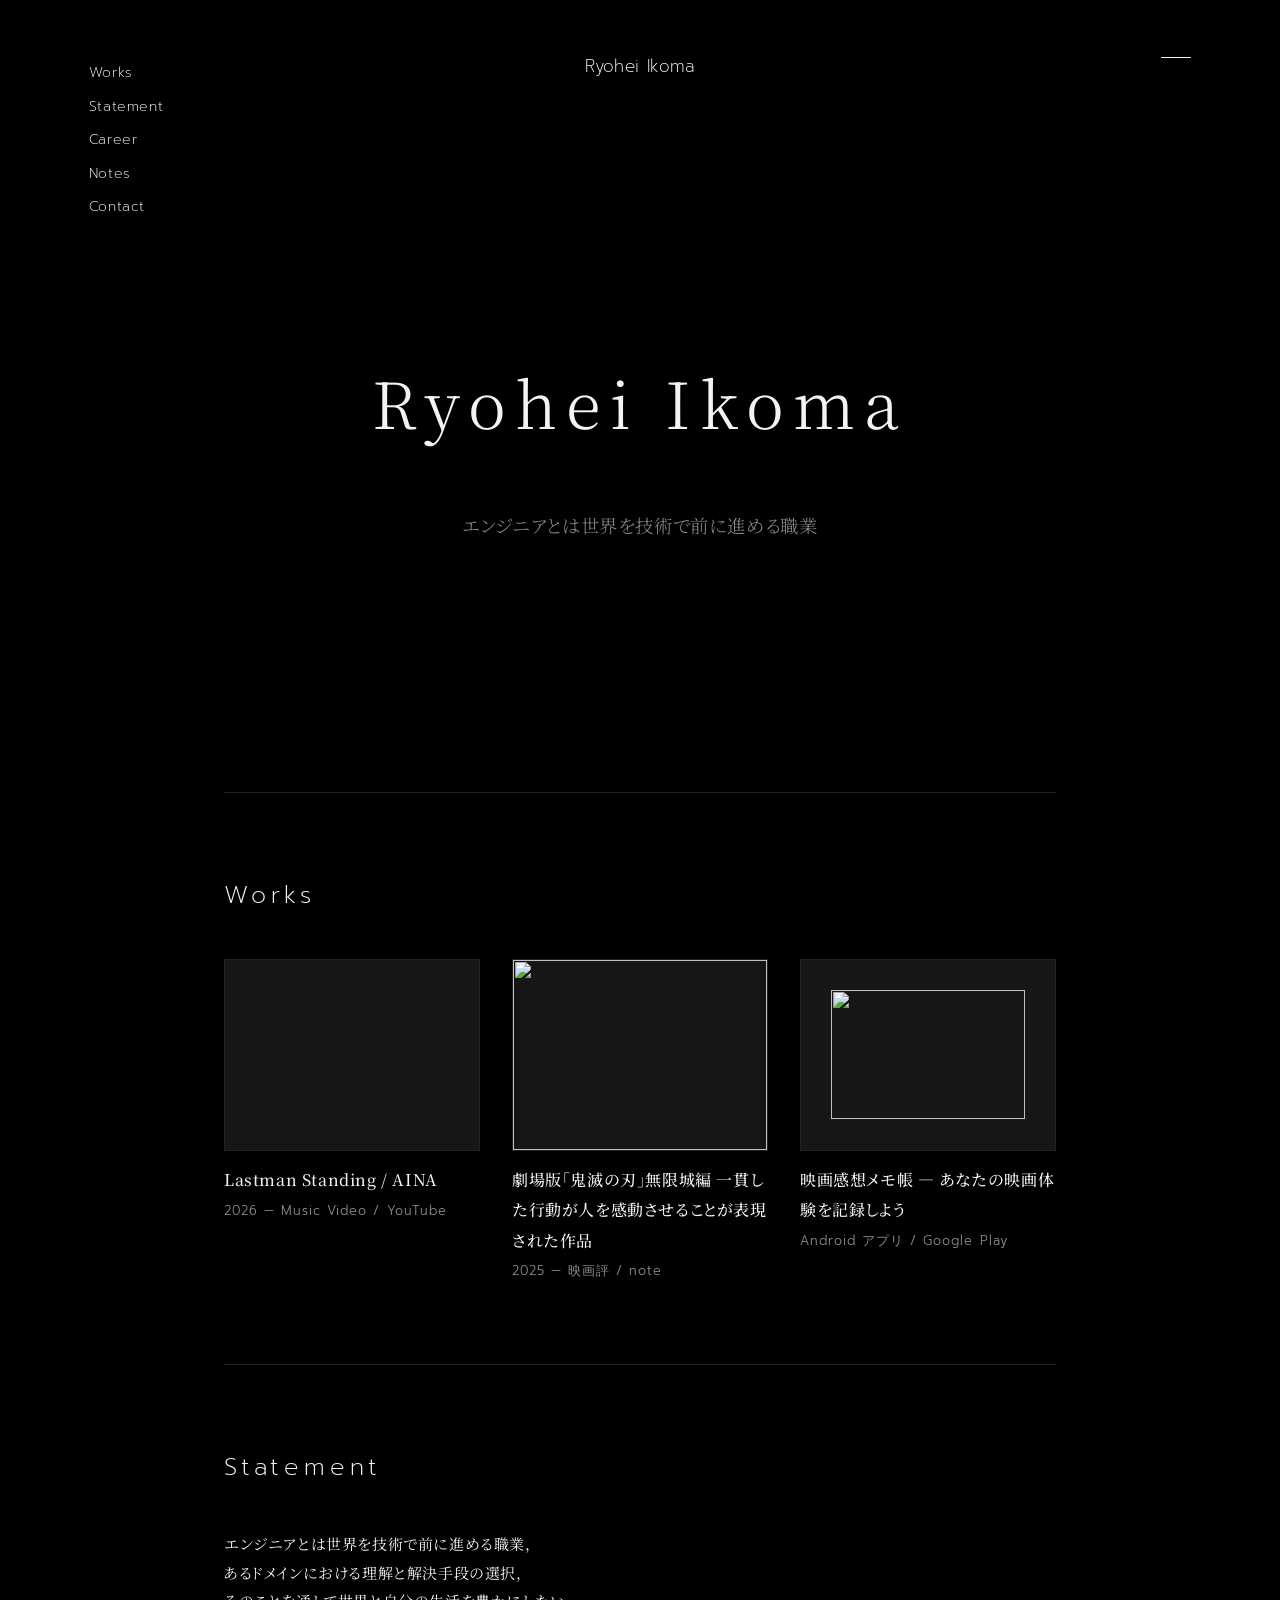
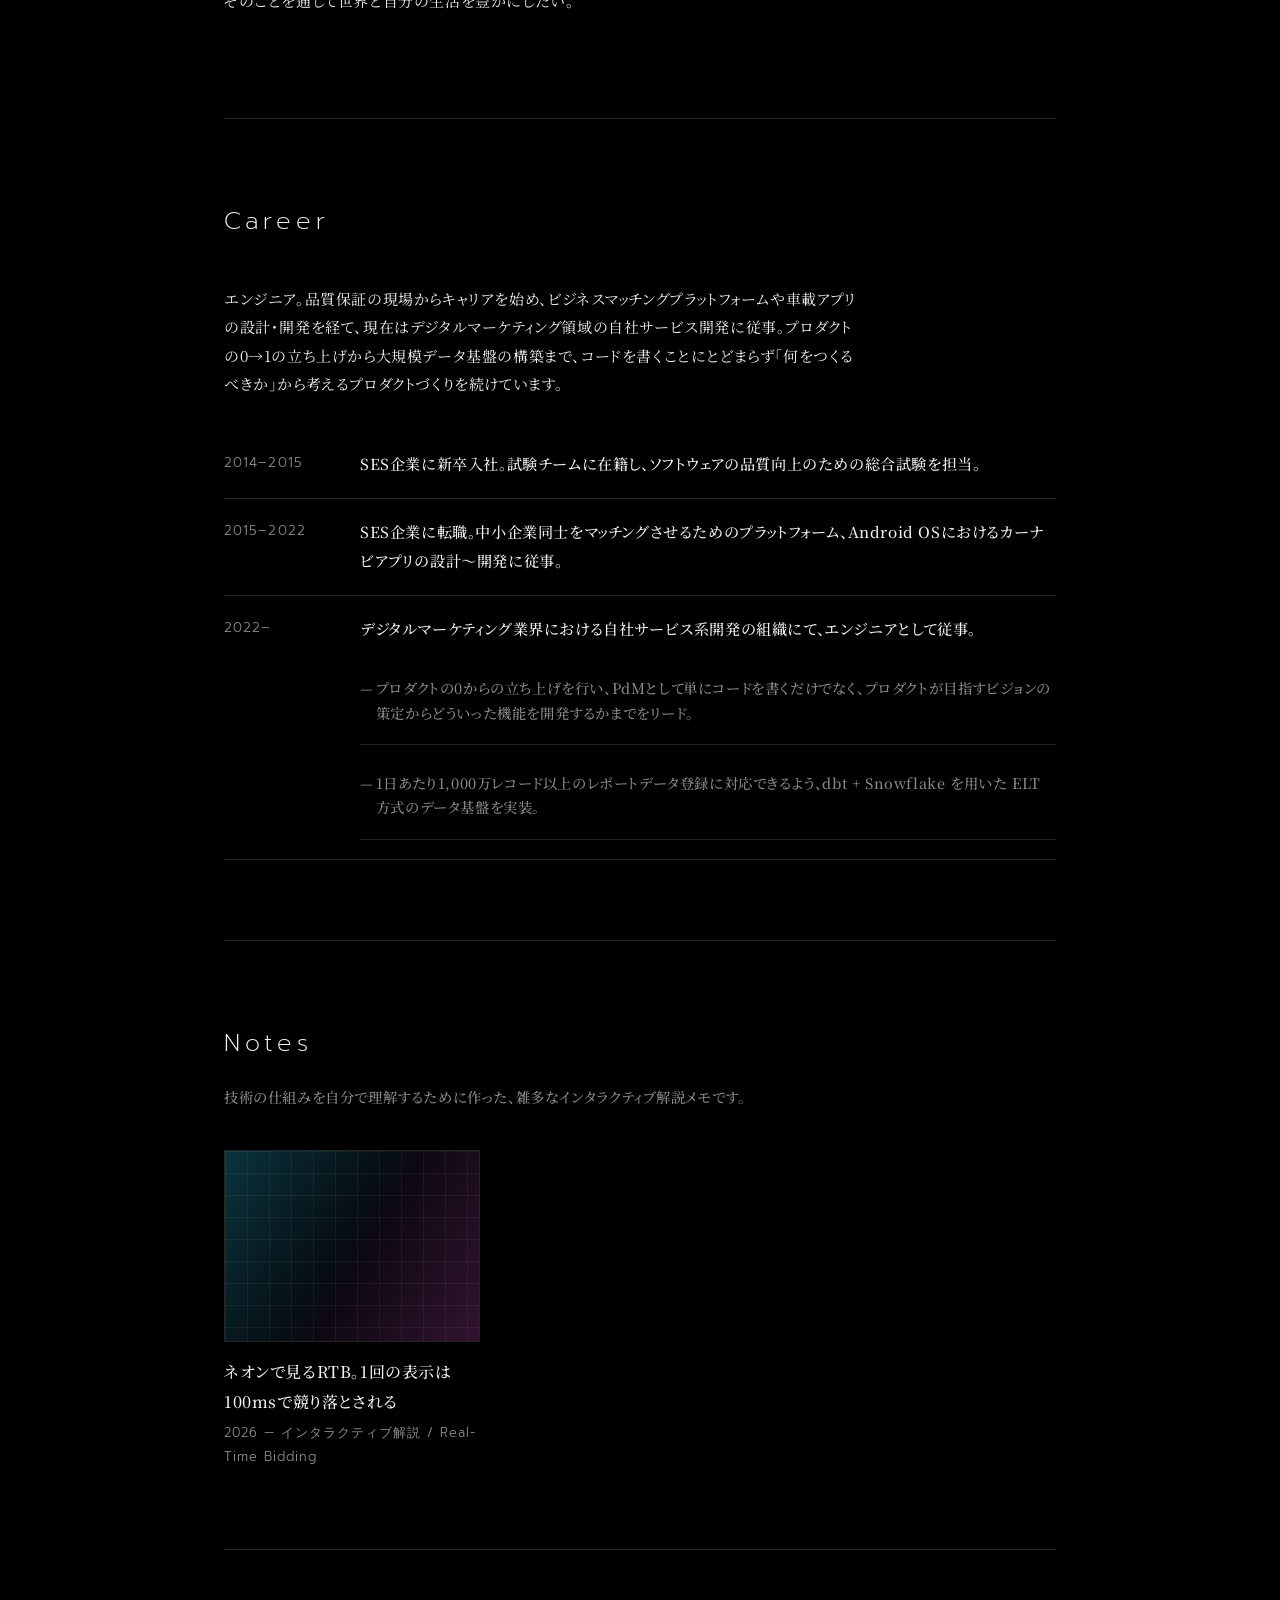
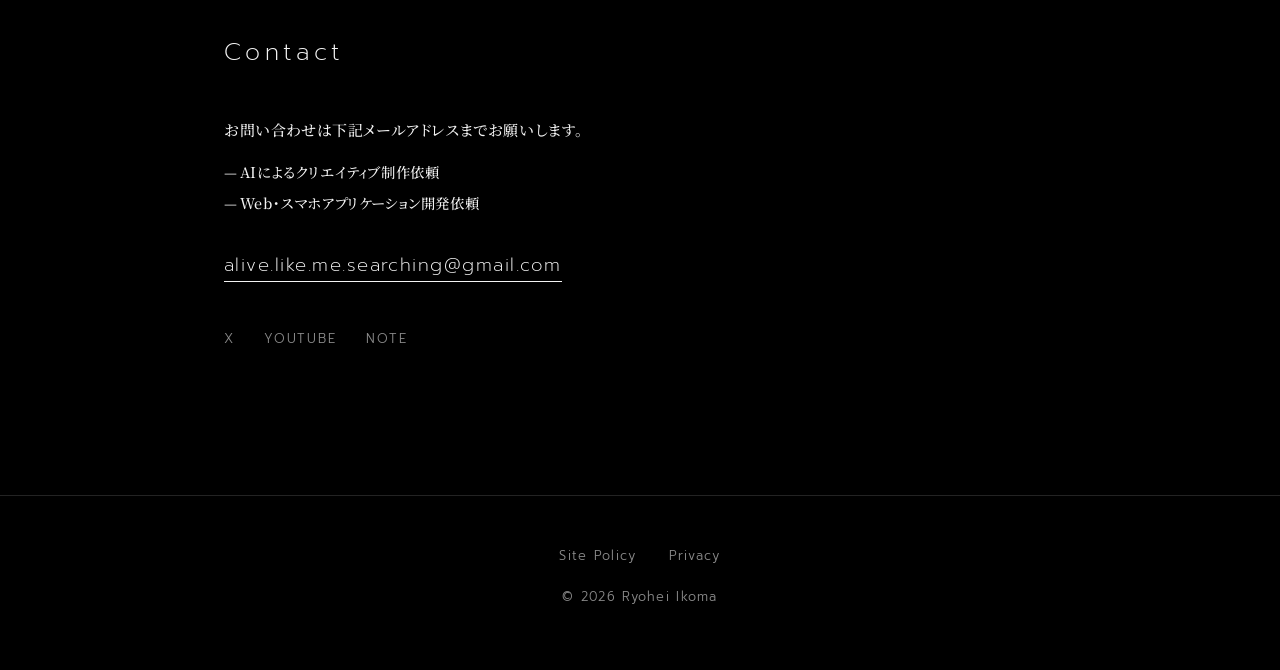
==== index.html @ 429c5f4a "Add home screen icons and web manifest Chrome's "Add to Home Screen" fell back to an ugly screenshot" ====
<!DOCTYPE html>
<html lang="ja">

<head>
  <meta charset="UTF-8">
  <meta name="viewport" content="width=device-width, initial-scale=1.0">
  <title>Ryohei Ikoma | Portfolio</title>
  <meta name="description" content="Ryohei Ikoma — Portfolio">
  <meta name="theme-color" content="#000000">
  <link rel="icon" href="icons/favicon.ico" sizes="any">
  <link rel="icon" type="image/png" sizes="32x32" href="icons/favicon-32x32.png">
  <link rel="icon" type="image/png" sizes="16x16" href="icons/favicon-16x16.png">
  <link rel="apple-touch-icon" href="icons/apple-touch-icon.png">
  <link rel="manifest" href="manifest.webmanifest">
  <link rel="preconnect" href="https://fonts.googleapis.com">
  <link rel="preconnect" href="https://fonts.gstatic.com" crossorigin>
  <link
    href="https://fonts.googleapis.com/css2?family=Noto+Serif+JP:wght@200;300;400;500&family=Prompt:wght@100;200;300;400;500&display=swap"
    rel="stylesheet">
  <link rel="stylesheet" href="style.css">
</head>

<body>

  <canvas class="bg-stars" aria-hidden="true"></canvas>

  <header class="header">
    <span class="header__nav-trigger"></span>
    <nav class="header__nav">
      <ul class="header__nav__list">
        <li><a href="#works">Works</a></li>
        <li><a href="#statement">Statement</a></li>
        <li><a href="#career">Career</a></li>
        <li><a href="#notes">Notes</a></li>
        <li><a href="#contact">Contact</a></li>
      </ul>
    </nav>
    <a class="header__title" href="#top">Ryohei Ikoma</a>
    <button class="header__button" type="button">Menu</button>
  </header>

  <div class="menu">
    <div class="menu__container">
      <div class="menu__header">
        <a class="menu__title" href="#top">Ryohei Ikoma</a>
        <button class="menu__button" type="button">Close</button>
      </div>
      <nav class="menu__nav">
        <ul class="menu__nav__list">
          <li><a href="#works">Works</a></li>
          <li><a href="#statement">Statement</a></li>
          <li><a href="#career">Career</a></li>
          <li><a href="#notes">Notes</a></li>
          <li><a href="#contact">Contact</a></li>
        </ul>
      </nav>
      <ul class="menu__links">
        <li><a href="https://x.com/yasuo_android" target="_blank" rel="noopener">X</a></li>
        <li><a href="https://www.youtube.com/@ikoda10969" target="_blank" rel="noopener">YouTube</a></li>
        <li><a href="https://note.com/ikoda" target="_blank" rel="noopener">note</a></li>
      </ul>
    </div>
  </div>

  <main id="top">

    <!-- Hero -->
    <section class="hero">
      <h1>Ryohei Ikoma</h1>
      <p class="hero-statement">エンジニアとは世界を技術で前に進める職業</p>
    </section>

    <!-- Works -->
    <section id="works" class="section">
      <h2>Works</h2>
      <div class="works-grid">
        <div class="work-card">
          <div class="work-thumb">
            <iframe src="https://www.youtube.com/embed/XK4n36yBRII" title="【Official MV】Lastman Standing / AINA"
              loading="lazy"
              allow="accelerometer; autoplay; clipboard-write; encrypted-media; gyroscope; picture-in-picture; web-share"
              allowfullscreen></iframe>
          </div>
          <h3>Lastman Standing / AINA</h3>
          <p class="work-meta">2026 — Music Video / YouTube</p>
        </div>
        <a class="work-card" href="https://note.com/ikoda/n/n9433a928dc81" target="_blank" rel="noopener">
          <div class="work-thumb">
            <img
              src="https://assets.st-note.com/production/uploads/images/238591980/rectangle_large_type_2_ac4ce9001a600c9567399e3af1e8149f.png?width=1280"
              alt="" loading="lazy">
          </div>
          <h3>劇場版「鬼滅の刃」無限城編 一貫した行動が人を感動させることが表現された作品</h3>
          <p class="work-meta">2025 — 映画評 / note</p>
        </a>
        <a class="work-card" href="https://play.google.com/store/apps/details?id=com.bluestudio.filmemo&amp;hl=ja"
          target="_blank" rel="noopener">
          <div class="work-thumb work-thumb--icon">
            <img
              src="https://play-lh.googleusercontent.com/cu0e4JG0Rj9L1OBoayjVSdxHBRxyZa-5L_ISZyWnsBCXHkf3Iim9s076zIDvIy641C1LWmRe7wd9eJDZ6SAHjxw"
              alt="" loading="lazy">
          </div>
          <h3>映画感想メモ帳 — あなたの映画体験を記録しよう</h3>
          <p class="work-meta">Android アプリ / Google Play</p>
        </a>
      </div>
    </section>

    <!-- Statement -->
    <section id="statement" class="section">
      <h2>Statement</h2>
      <div class="statement-body">
        <p>
          エンジニアとは世界を技術で前に進める職業，<br>
          あるドメインにおける理解と解決手段の選択，<br>
          そのことを通して世界と自分の生活を豊かにしたい。
        </p>
      </div>
    </section>

    <!-- Career -->
    <section id="career" class="section">
      <h2>Career</h2>
      <div class="bio-lead">
        <p>
          エンジニア。品質保証の現場からキャリアを始め、ビジネスマッチングプラットフォームや車載アプリの設計・開発を経て、現在はデジタルマーケティング領域の自社サービス開発に従事。プロダクトの0→1の立ち上げから大規模データ基盤の構築まで、コードを書くことにとどまらず「何をつくるべきか」から考えるプロダクトづくりを続けています。
        </p>
      </div>
      <ul class="bio-list">
        <li>
          <time>2014–2015</time>
          <p>SES企業に新卒入社。試験チームに在籍し、ソフトウェアの品質向上のための総合試験を担当。</p>
        </li>
        <li>
          <time>2015–2022</time>
          <p>SES企業に転職。中小企業同士をマッチングさせるためのプラットフォーム、Android OSにおけるカーナビアプリの設計〜開発に従事。</p>
        </li>
        <li>
          <time>2022–</time>
          <div class="bio-entry">
            <p>デジタルマーケティング業界における自社サービス系開発の組織にて、エンジニアとして従事。</p>
            <ul class="bio-sublist">
              <li>プロダクトの0からの立ち上げを行い、PdMとして単にコードを書くだけでなく、プロダクトが目指すビジョンの策定からどういった機能を開発するかまでをリード。</li>
              <li>1日あたり1,000万レコード以上のレポートデータ登録に対応できるよう、dbt + Snowflake を用いた ELT 方式のデータ基盤を実装。</li>
            </ul>
          </div>
        </li>
      </ul>
    </section>

    <!-- Notes -->
    <section id="notes" class="section">
      <h2>Notes</h2>
      <p class="notes-lead">技術の仕組みを自分で理解するために作った、雑多なインタラクティブ解説メモです。</p>
      <div class="notes-grid">
        <a class="note-card" href="rtb-neon-flow.html" target="_blank" rel="noopener">
          <div class="note-card__thumb" aria-hidden="true"></div>
          <h3>ネオンで見るRTB。1回の表示は100msで競り落とされる</h3>
          <p class="note-meta">2026 — インタラクティブ解説 / Real-Time Bidding</p>
        </a>
      </div>
    </section>

    <!-- Contact -->
    <section id="contact" class="section">
      <h2>Contact</h2>
      <p>お問い合わせは下記メールアドレスまでお願いします。</p>
      <ul class="bio-sublist contact-services">
        <li>AIによるクリエイティブ制作依頼</li>
        <li>Web・スマホアプリケーション開発依頼</li>
      </ul>
      <p class="contact-mail"><a href="mailto:alive.like.me.searching@gmail.com">alive.like.me.searching@gmail.com</a>
      </p>
      <ul class="social-links">
        <li><a href="https://x.com/yasuo_android" target="_blank" rel="noopener">X</a></li>
        <li><a href="https://www.youtube.com/@ikoda10969" target="_blank" rel="noopener">YouTube</a></li>
        <li><a href="https://note.com/ikoda" target="_blank" rel="noopener">note</a></li>
      </ul>
    </section>

  </main>

  <footer class="site-footer">
    <nav>
      <a href="#">Site Policy</a>
      <a href="#">Privacy</a>
    </nav>
    <p>&copy; 2026 Ryohei Ikoma</p>
  </footer>

  <script src="script.js"></script>
  <script type="module" src="stars.js"></script>
</body>

</html>
---- style.css ----
/* Minimal monochrome portfolio — faithful to yoichiochiai.com header/nav styling */

:root {
  --fg: #f3f3f3;
  --bg: #000;
  --muted: #8a8a8a;
  --line: #232323;
  --thumb: #161616;
  --ease: cubic-bezier(0.77, 0, 0.175, 1);
  --serif: "Noto Serif JP", "Hiragino Mincho ProN", "Yu Mincho", serif;
  --prompt: Prompt, -apple-system, BlinkMacSystemFont, "Segoe UI", "Hiragino Sans", "Hiragino Kaku Gothic ProN", Meiryo, sans-serif;
}

* {
  box-sizing: border-box;
}

html {
  scroll-padding-top: 6rem;
}

body {
  margin: 0;
  background: var(--bg);
  color: var(--fg);
  font-family: var(--serif);
  font-weight: 500;
  font-size: 15px;
  line-height: 1.9;
  letter-spacing: 0.04em;
  font-feature-settings: "palt";
}

a {
  color: inherit;
  text-decoration: none;
}

button {
  appearance: none;
  border: 0;
  padding: 0;
  background: transparent;
  color: inherit;
  cursor: pointer;
  font: inherit;
}

ul {
  margin: 0;
  padding: 0;
  list-style: none;
}

/* ---------- Starfield background ---------- */

.bg-stars {
  position: fixed;
  inset: 0;
  width: 100%;
  height: 100%;
  z-index: -1; /* body の背景(#000)より手前，全コンテンツの背後 */
  pointer-events: none;
}

/* ---------- Header (fixed, Prompt) ---------- */

.header {
  position: fixed;
  top: 0;
  left: 0;
  width: 100%;
  display: flex;
  align-items: center;
  justify-content: space-between;
  padding: 40px 8vw;
  z-index: 3;
  font-family: var(--prompt);
  font-weight: 300;
}

@media only screen and (min-width: 769px) {
  .header {
    font-weight: 200;
    justify-content: center;
    padding: 50px 6.94444vw;
  }
}

.header__title {
  font-size: 17px;
  letter-spacing: 0.02em;
}

@media only screen and (min-width: 769px) {
  .header__title {
    transition: all 0.3s cubic-bezier(0.77, 0, 0.175, 1);
  }

  .header__title:hover {
    opacity: 0.3;
  }
}

/* Menu button: a hairline that periodically sweeps sideways
   (the second line sits at top:50px, clipped by overflow — as on the original) */

.header__button {
  text-indent: -9999px;
  width: 27px;
  height: 27px;
  position: relative;
  overflow: hidden;
}

.header__button:not(:hover)::before,
.header__button:not(:hover)::after {
  animation: sweep 4s -2s infinite cubic-bezier(0.77, 0, 0.175, 1);
}

.header__button:not(:hover)::after {
  animation-delay: -2.1s;
}

@keyframes sweep {
  0%, 12.5% {
    transform: translateX(0);
  }
  6.25% {
    transform: translateX(100%);
  }
  6.251% {
    transform: translateX(-100%);
  }
}

.header__button::before,
.header__button::after {
  content: "";
  display: block;
  width: 100%;
  height: 1px;
  background: #f3f3f3;
  position: absolute;
  left: 0;
}

.header__button::before {
  top: calc(50% - 3px);
}

.header__button::after {
  top: 50px;
}

@media only screen and (min-width: 769px) {
  .header__button {
    width: 30px;
    height: 30px;
    position: absolute;
    right: 6.94444vw;
    top: 46px;
  }

  .header__button::before {
    top: calc(50% - 4px);
  }

  .header__button:hover::before {
    animation: nudge-up 0.3s 1 forwards cubic-bezier(0.77, 0, 0.175, 1);
  }

  .header__button:hover::after {
    animation: nudge-down 0.3s 1 forwards cubic-bezier(0.77, 0, 0.175, 1);
  }
}

@keyframes nudge-up {
  to {
    transform: translateY(-2px);
  }
}

@keyframes nudge-down {
  0% {
    transform: translateY(0);
  }
  to {
    transform: translateY(2px);
  }
}

/* ---------- Sidebar nav (fixed top-left, vertical) ---------- */

.header__nav {
  position: absolute;
  left: 6.94444vw;
  top: 60px;
  font-size: 14px;
}

.header__nav__list > li:not(:last-child) {
  margin-bottom: 7px;
}

.header__nav__list > li > a {
  text-decoration: none;
  transition: all 0.3s cubic-bezier(0.77, 0, 0.175, 1);
}

.header__nav__list.has-current > li > a,
.header__nav__list > li > a:hover {
  opacity: 0.3;
}

.header__nav__list.has-current > li > a.is-current,
.header__nav__list.has-current > li > a:hover {
  opacity: 1;
}

/* Dot the nav collapses into on scroll */

.header__nav-trigger {
  display: block;
  width: 10px;
  height: 10px;
  background: #f3f3f3;
  border-radius: 50%;
  position: absolute;
  left: 6.94444vw;
  top: 58px;
  transform: scale(0);
  transition: all 0.2s cubic-bezier(0.77, 0, 0.175, 1);
  opacity: 1;
}

.header__nav-trigger.is-visible {
  transform: scale(1);
}

@media only screen and (max-width: 768px) {
  .header__nav,
  .header__nav-trigger {
    display: none !important;
  }
}

/* ---------- Fullscreen menu overlay ---------- */

.menu {
  position: fixed;
  z-index: 4;
  width: 100%;
  height: 100%;
  top: 0;
  left: 0;
  overflow-y: auto;
  background: #000;
  font-family: var(--prompt);
  font-weight: 200;
  display: none;
  opacity: 0;
  transition: opacity 0.5s cubic-bezier(0.77, 0, 0.175, 1);
}

.menu.is-open {
  display: block;
}

.menu.is-shown {
  opacity: 1;
}

@media only screen and (min-width: 769px) {
  .menu {
    font-weight: 100;
  }
}

.menu__container {
  position: relative;
  min-height: 100%;
  padding-bottom: 120px;
}

@media only screen and (min-width: 769px) {
  .menu__container {
    min-height: 50vw;
    height: 100%;
    padding-bottom: 0;
  }
}

.menu__header {
  display: flex;
  align-items: center;
  justify-content: space-between;
  padding: 40px 8vw;
}

@media only screen and (min-width: 769px) {
  .menu__header {
    padding: 50px 6.94444vw 0;
    position: relative;
    z-index: 2;
  }
}

.menu__title {
  font-size: 17px;
  letter-spacing: 0.02em;
  font-weight: 300;
}

@media only screen and (min-width: 769px) {
  .menu__title {
    font-weight: 200;
    transition: all 0.3s cubic-bezier(0.77, 0, 0.175, 1);
  }

  .menu__title:hover {
    opacity: 0.3;
  }
}

/* Close button: × of two hairlines */

.menu__button {
  width: 27px;
  height: 27px;
  text-indent: -9999px;
  overflow: hidden;
  position: relative;
}

.menu__button:hover {
  animation: pop 0.5s cubic-bezier(0.77, 0, 0.175, 1);
}

.menu__button::before,
.menu__button::after {
  content: "";
  display: block;
  width: 30px;
  height: 1px;
  background: #f3f3f3;
  position: absolute;
  top: 50%;
  left: calc(50% - 15px);
}

.menu__button::before {
  transform: rotate(45deg);
}

.menu__button::after {
  transform: rotate(-45deg);
}

@keyframes pop {
  0% {
    opacity: 0;
    transform: scale(1.25);
  }
  100% {
    opacity: 1;
    transform: scale(1);
  }
}

/* Big nav links */

@media only screen and (max-width: 768px) {
  .menu__nav {
    width: 74.66643vw;
    margin: auto;
    position: relative;
    border-top: 1px solid #232323;
    margin-top: 13px;
    padding-top: 58px;
  }
}

@media only screen and (min-width: 769px) {
  .menu__nav__list {
    width: 27.77778vw;
    position: absolute;
    left: 6.94444vw;
    top: 16.5%;
  }
}

.menu__nav__list > li {
  font-size: 7.46666vw;
  line-height: 1;
}

@media only screen and (min-width: 769px) {
  .menu__nav__list > li {
    font-size: 2.77777vw;
  }
}

.menu__nav__list > li:not(:last-child) {
  margin-bottom: 6vw;
}

@media only screen and (min-width: 769px) {
  .menu__nav__list > li:not(:last-child) {
    margin-bottom: 1.4vw;
  }
}

.menu__nav__list > li > a {
  display: inline-block;
  position: relative;
}

@media only screen and (min-width: 769px) {
  .menu__nav__list > li > a::after {
    content: "";
    display: block;
    width: 100%;
    height: 2px;
    background: #f3f3f3;
    position: absolute;
    left: 0;
    bottom: -3px;
    transform: scaleX(0);
    transform-origin: left center;
    transition: transform 0.5s cubic-bezier(0.77, 0, 0.175, 1);
  }

  .menu__nav__list > li > a:hover::after {
    transform: scaleX(1);
  }
}

/* Secondary links (lang / socials) */

.menu__links {
  font-weight: 300;
}

@media only screen and (min-width: 769px) {
  .menu__links {
    font-weight: 200;
    font-size: 1.11111vw;
    position: absolute;
    left: 6.94444vw;
    top: 68%;
  }
}

@media only screen and (max-width: 768px) {
  .menu__links {
    margin-top: 13.7vw;
    font-size: 4.26666vw;
    width: 74.66643vw;
    margin-left: auto;
    margin-right: auto;
  }
}

.menu__links > li:not(:last-child) {
  margin-bottom: 4px;
}

@media only screen and (min-width: 769px) {
  .menu__links > li:not(:last-child) {
    margin-bottom: 0.5vw;
  }
}

.menu__links > li > a {
  display: inline-block;
  position: relative;
}

@media only screen and (min-width: 769px) {
  .menu__links > li > a::after {
    content: "";
    display: block;
    width: 100%;
    height: 1px;
    background: #f3f3f3;
    position: absolute;
    left: 0;
    bottom: 2px;
    transform: scaleX(0);
    transform-origin: left center;
    transition: transform 0.5s cubic-bezier(0.77, 0, 0.175, 1);
  }

  .menu__links > li > a:hover::after {
    transform: scaleX(1);
  }
}

/* ---------- Hero ---------- */

.hero {
  min-height: 88vh;
  display: flex;
  flex-direction: column;
  justify-content: center;
  align-items: center;
  text-align: center;
  padding: 10rem 1.5rem 4rem;
}

.hero h1 {
  font-weight: 300;
  font-size: clamp(2.2rem, 6vw, 4rem);
  letter-spacing: 0.14em;
  margin: 0 0 2.5rem;
}

.hero-statement {
  font-size: clamp(0.95rem, 2vw, 1.15rem);
  font-weight: 300;
  color: var(--muted);
  line-height: 2.4;
  margin: 0;
}

/* ---------- Sections ---------- */

main {
  max-width: 880px;
  margin: 0 auto;
  padding: 0 1.5rem;
}

.section {
  padding: 5rem 0;
  border-top: 1px solid var(--line);
}

.section h2 {
  font-family: var(--prompt);
  font-weight: 200;
  font-size: 1.5rem;
  letter-spacing: 0.2em;
  margin: 0 0 2.5rem;
}

.section a:hover {
  opacity: 0.5;
  transition: opacity 0.3s var(--ease);
}

/* ---------- Works ---------- */

.works-grid {
  display: grid;
  grid-template-columns: repeat(auto-fill, minmax(230px, 1fr));
  gap: 2.5rem 2rem;
}

.work-thumb {
  aspect-ratio: 4 / 3;
  background: var(--thumb);
  border: 1px solid var(--line);
  margin-bottom: 0.9rem;
  overflow: hidden;
}

.work-thumb img,
.work-thumb iframe {
  display: block;
  width: 100%;
  height: 100%;
  border: 0;
  object-fit: cover;
}

/* 正方形アイコンは切り抜かず余白付きで収める */
.work-thumb--icon img {
  object-fit: contain;
  padding: 12%;
  box-sizing: border-box;
}

.work-card h3 {
  font-weight: 500;
  font-size: 1rem;
  margin: 0;
}

.work-meta {
  margin: 0.2rem 0 0;
  font-family: var(--prompt);
  font-weight: 300;
  font-size: 0.8rem;
  color: var(--muted);
  letter-spacing: 0.08em;
}

.explore {
  margin-top: 3rem;
  text-align: center;
}

.explore a {
  font-family: var(--prompt);
  font-weight: 300;
  font-size: 0.85rem;
  letter-spacing: 0.2em;
  border-bottom: 1px solid var(--fg);
  padding-bottom: 0.2em;
}

/* ---------- Notes ---------- */

.notes-lead {
  max-width: 640px;
  color: var(--muted);
  font-size: 0.9rem;
  margin: -1.5rem 0 2.5rem;
}

.notes-grid {
  display: grid;
  grid-template-columns: repeat(auto-fill, minmax(230px, 1fr));
  gap: 2.5rem 2rem;
}

.note-card__thumb {
  aspect-ratio: 4 / 3;
  background: #05060b;
  border: 1px solid var(--line);
  margin-bottom: 0.9rem;
  overflow: hidden;
  position: relative;
}

.note-card__thumb::before {
  content: "";
  position: absolute;
  inset: 0;
  background:
    linear-gradient(120deg, rgba(33, 230, 255, 0.2), transparent 55%),
    linear-gradient(300deg, rgba(255, 79, 216, 0.18), transparent 55%);
}

.note-card__thumb::after {
  content: "";
  position: absolute;
  inset: 0;
  background-image:
    linear-gradient(rgba(255, 255, 255, 0.05) 1px, transparent 1px),
    linear-gradient(90deg, rgba(255, 255, 255, 0.05) 1px, transparent 1px);
  background-size: 22px 22px;
}

.note-card h3 {
  font-weight: 500;
  font-size: 1rem;
  margin: 0;
}

.note-meta {
  margin: 0.2rem 0 0;
  font-family: var(--prompt);
  font-weight: 300;
  font-size: 0.8rem;
  color: var(--muted);
  letter-spacing: 0.08em;
}

/* ---------- Career ---------- */

.bio-list li {
  display: flex;
  gap: 2rem;
  padding: 1.2rem 0;
  border-bottom: 1px solid var(--line);
}

.bio-list time {
  flex: 0 0 6.5rem;
  color: var(--muted);
  font-family: var(--prompt);
  font-weight: 300;
  font-size: 0.85rem;
  letter-spacing: 0.08em;
}

.bio-list p {
  margin: 0;
  font-size: 0.95rem;
}

.bio-sublist {
  margin-top: 0.8rem;
}

.bio-sublist li {
  position: relative;
  padding-left: 1.1em;
  margin-top: 0.4rem;
  font-size: 0.9rem;
  color: var(--muted);
  line-height: 1.7;
}

.bio-sublist li::before {
  content: "—";
  position: absolute;
  left: 0;
}

.contact-services {
  margin-bottom: 2rem;
}

.contact-services li {
  color: var(--fg);
}

/* ---------- Statement / Biography lead ---------- */

.statement-body p,
.bio-lead p {
  max-width: 640px;
  font-weight: 400;
  margin: 0 0 1.5em;
}

.bio-lead {
  margin-bottom: 2rem;
}

/* ---------- Contact ---------- */

#contact p {
  margin: 0 0 1rem;
}

.contact-mail a {
  font-family: var(--prompt);
  font-weight: 200;
  font-size: 1.15rem;
  letter-spacing: 0.08em;
  border-bottom: 1px solid var(--fg);
  padding-bottom: 0.15em;
}

.social-links {
  display: flex;
  gap: 1.8rem;
  margin-top: 2.5rem;
}

.social-links a {
  font-family: var(--prompt);
  font-weight: 300;
  font-size: 0.8rem;
  letter-spacing: 0.15em;
  text-transform: uppercase;
  color: var(--muted);
}

/* ---------- Footer ---------- */

.site-footer {
  margin-top: 4rem;
  padding: 3rem 1.5rem;
  border-top: 1px solid var(--line);
  text-align: center;
  color: var(--muted);
  font-family: var(--prompt);
  font-weight: 300;
  font-size: 0.8rem;
  letter-spacing: 0.1em;
}

.site-footer nav {
  display: flex;
  justify-content: center;
  gap: 2rem;
  margin-bottom: 1rem;
}

.site-footer a:hover {
  opacity: 0.5;
}

/* ---------- Mobile ---------- */

@media (max-width: 720px) {
  .hero {
    min-height: 70vh;
  }

  .news-list li,
  .exhibition-list li,
  .bio-list li {
    flex-direction: column;
    gap: 0.2rem;
  }
}
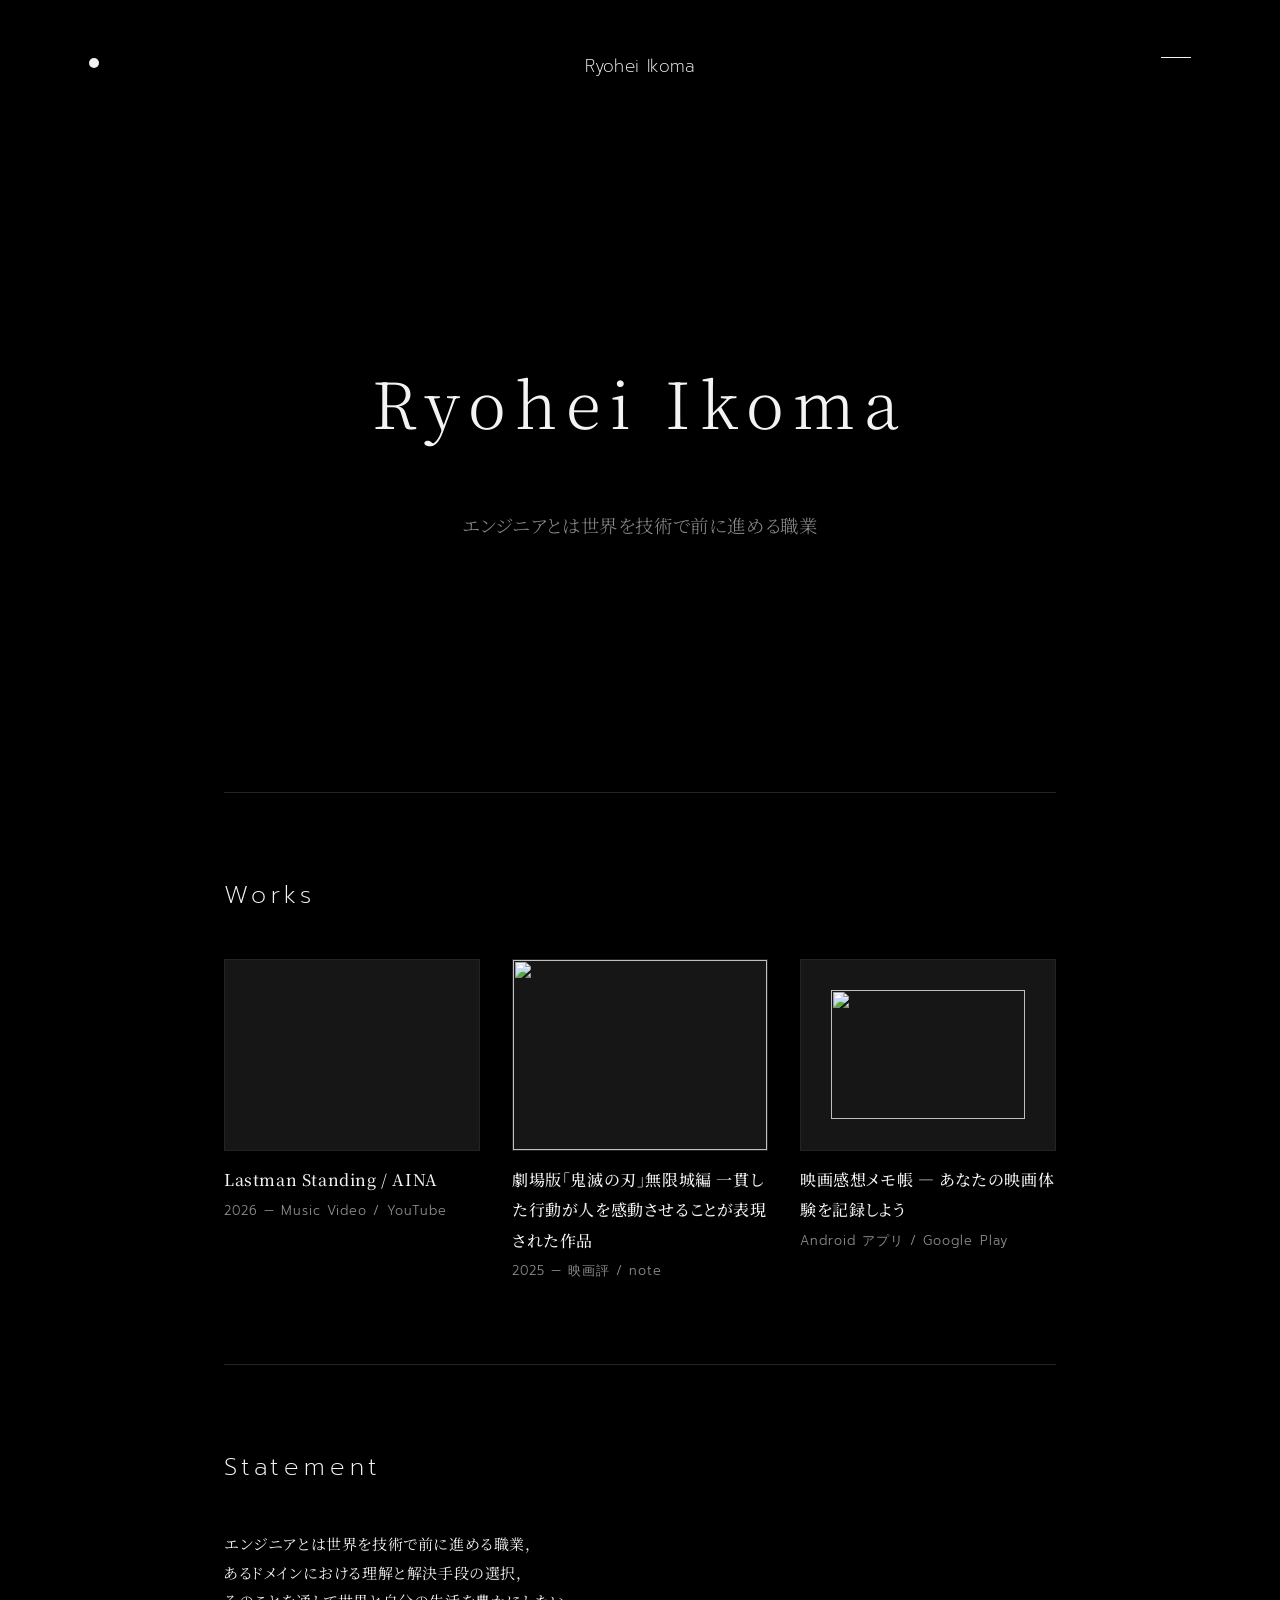
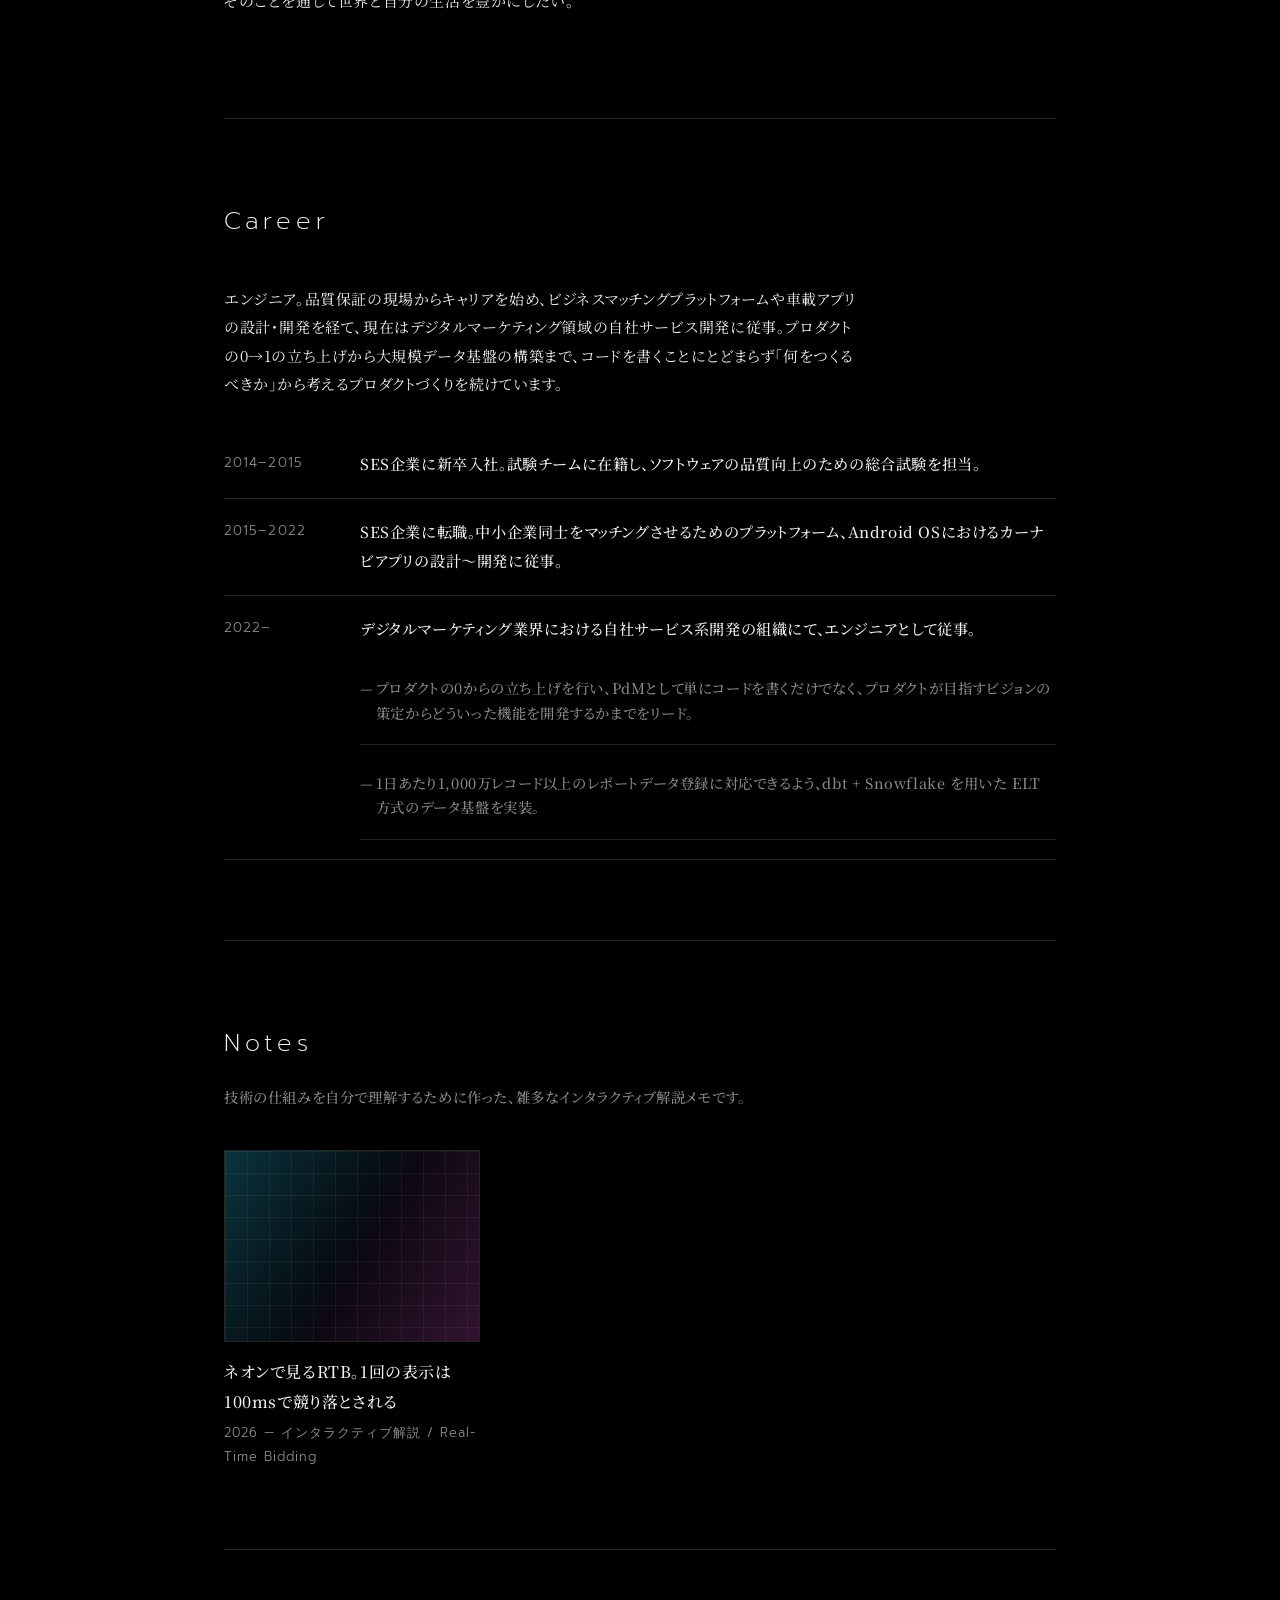
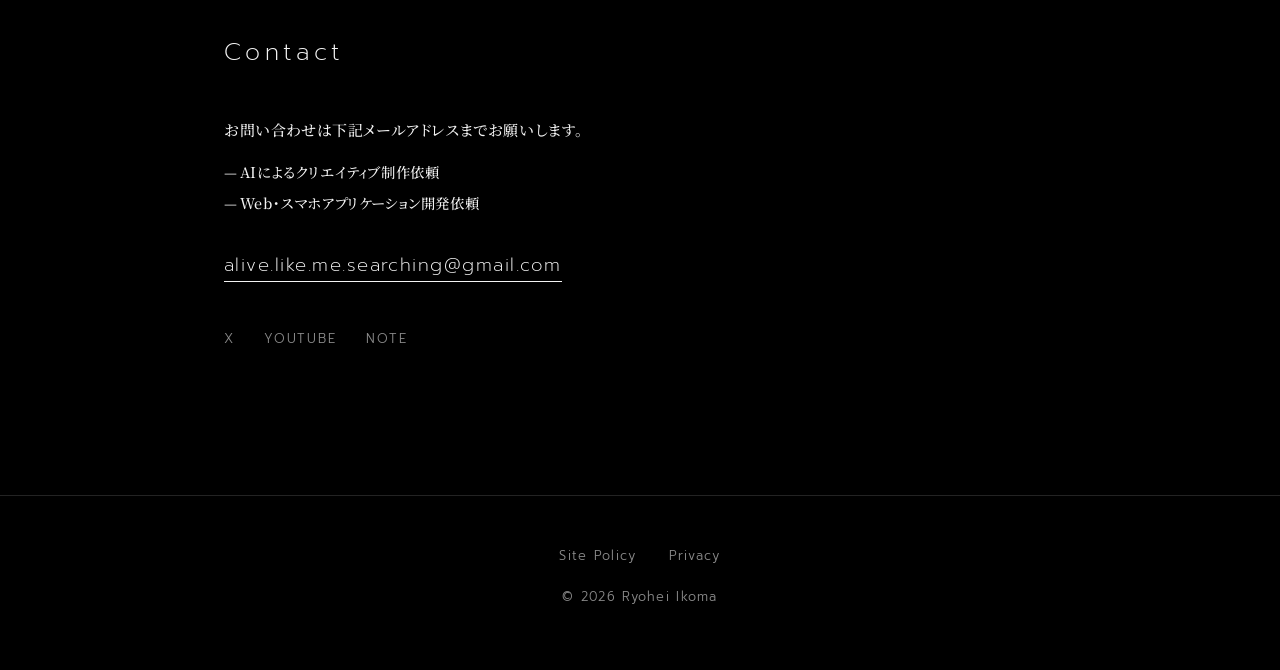
==== commit d66dc390: "Make the site installable as a PWA Without a service worker Chrome only offers a bookmark shortcut, " ====
--- a/index.html
+++ b/index.html
@@ -7,6 +7,10 @@
   <title>Ryohei Ikoma | Portfolio</title>
   <meta name="description" content="Ryohei Ikoma — Portfolio">
   <meta name="theme-color" content="#000000">
+  <meta name="mobile-web-app-capable" content="yes">
+  <meta name="apple-mobile-web-app-capable" content="yes">
+  <meta name="apple-mobile-web-app-status-bar-style" content="black-translucent">
+  <meta name="apple-mobile-web-app-title" content="Ryohei Ikoma">
   <link rel="icon" href="icons/favicon.ico" sizes="any">
   <link rel="icon" type="image/png" sizes="32x32" href="icons/favicon-32x32.png">
   <link rel="icon" type="image/png" sizes="16x16" href="icons/favicon-16x16.png">
@@ -190,6 +194,11 @@
 
   <script src="script.js"></script>
   <script type="module" src="stars.js"></script>
+  <script>
+    if ("serviceWorker" in navigator) {
+      window.addEventListener("load", () => navigator.serviceWorker.register("sw.js"));
+    }
+  </script>
 </body>
 
 </html>
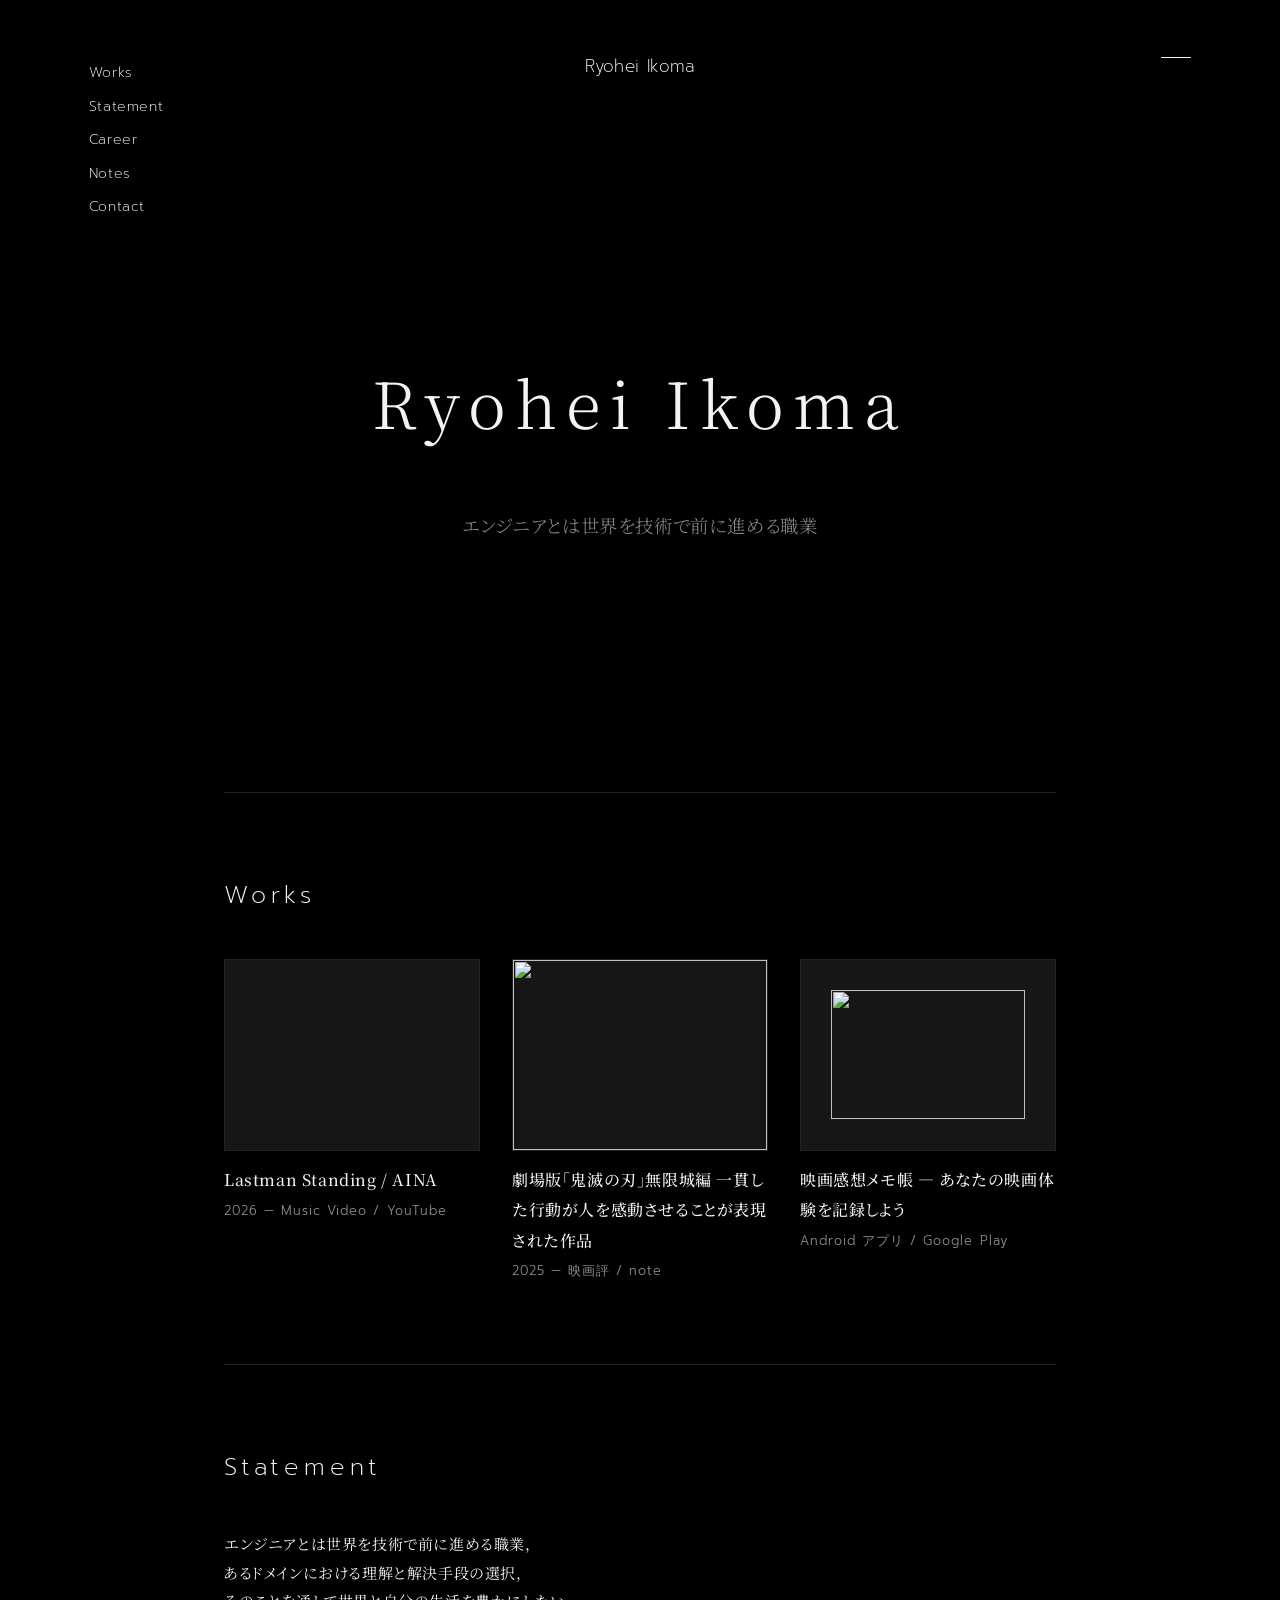
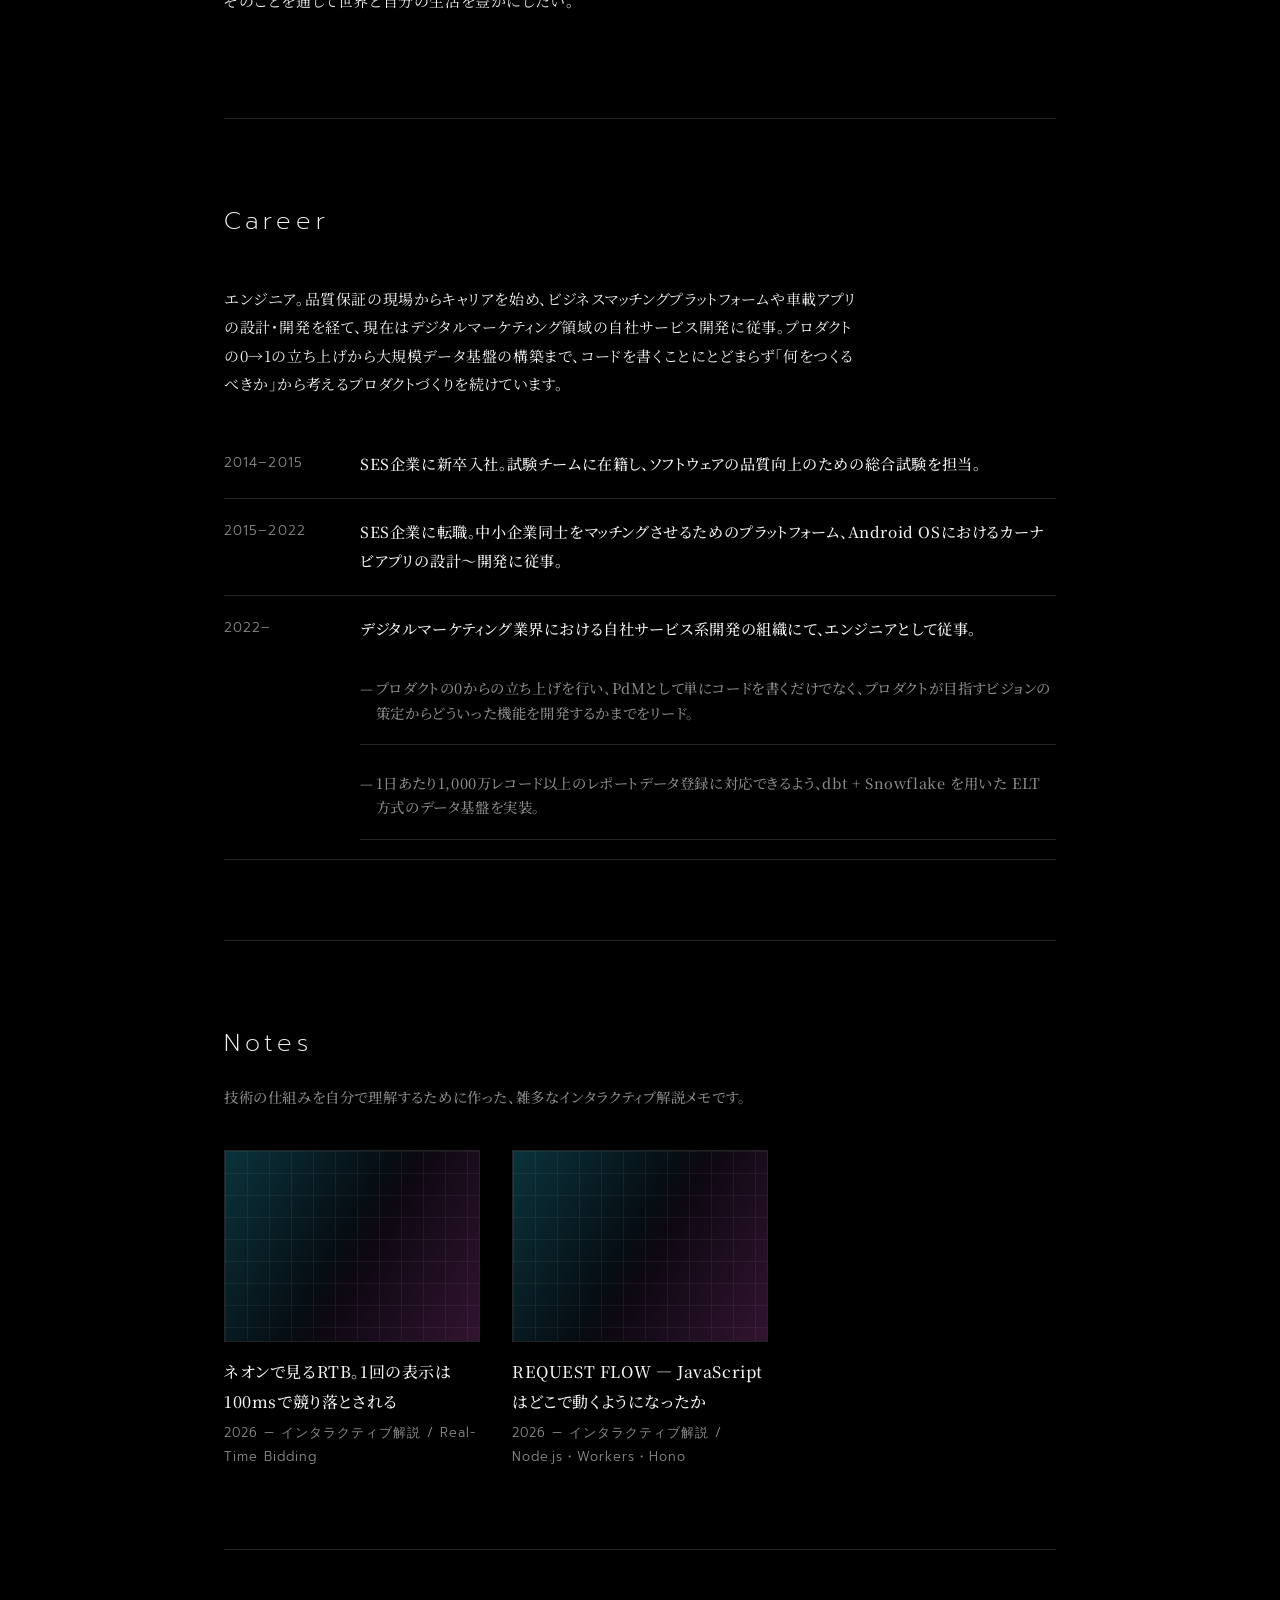
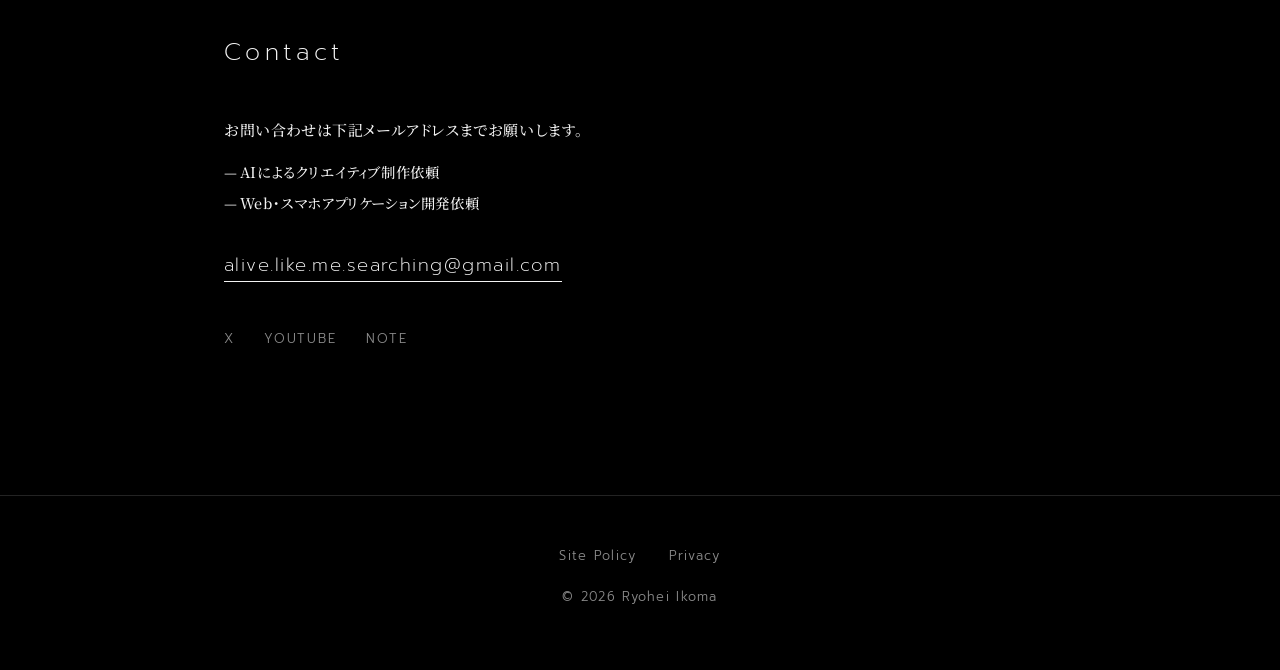
==== commit 66b6a64f: "Add Node.js/Hono runtime history note to Notes section Second entry in Notes: an interactive walkthr" ====
--- a/index.html
+++ b/index.html
@@ -162,6 +162,11 @@
           <h3>ネオンで見るRTB。1回の表示は100msで競り落とされる</h3>
           <p class="note-meta">2026 — インタラクティブ解説 / Real-Time Bidding</p>
         </a>
+        <a class="note-card" href="request-flow-hono.html" target="_blank" rel="noopener">
+          <div class="note-card__thumb" aria-hidden="true"></div>
+          <h3>REQUEST FLOW — JavaScriptはどこで動くようになったか</h3>
+          <p class="note-meta">2026 — インタラクティブ解説 / Node.js・Workers・Hono</p>
+        </a>
       </div>
     </section>
 
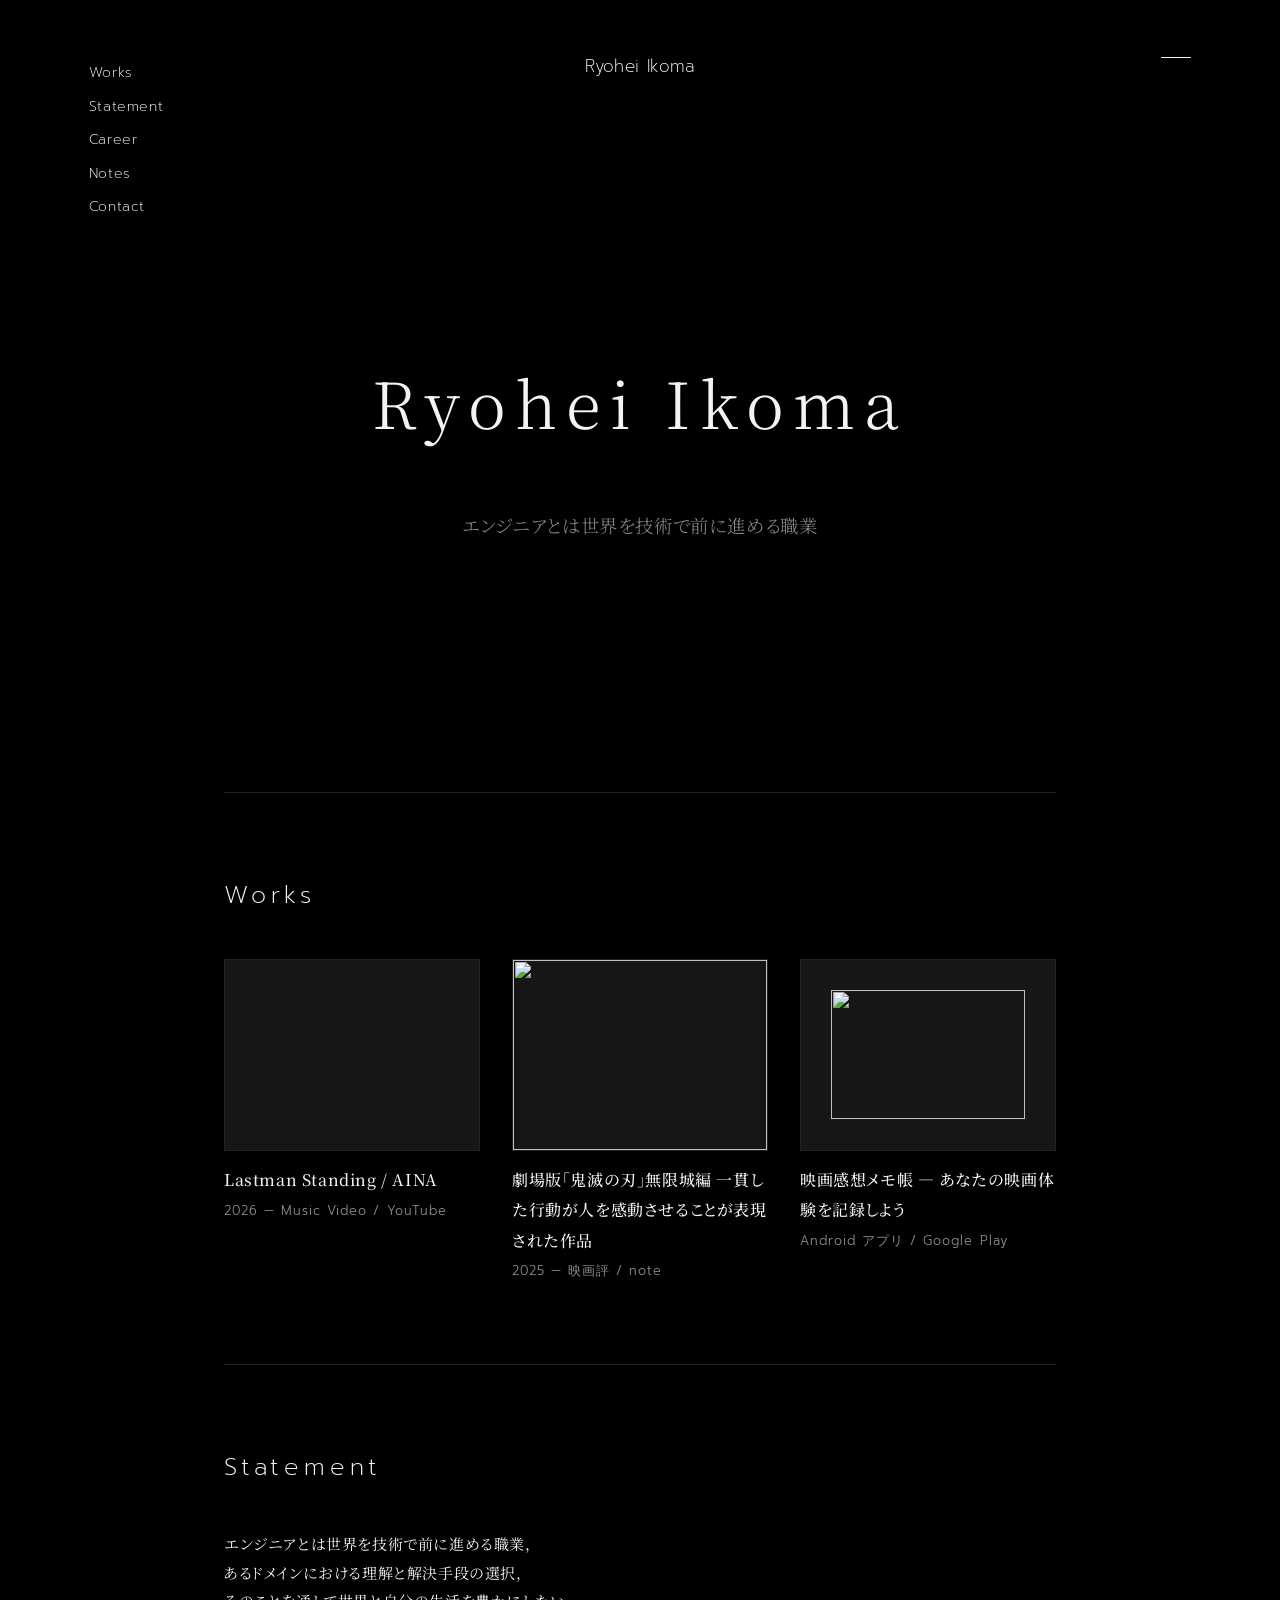
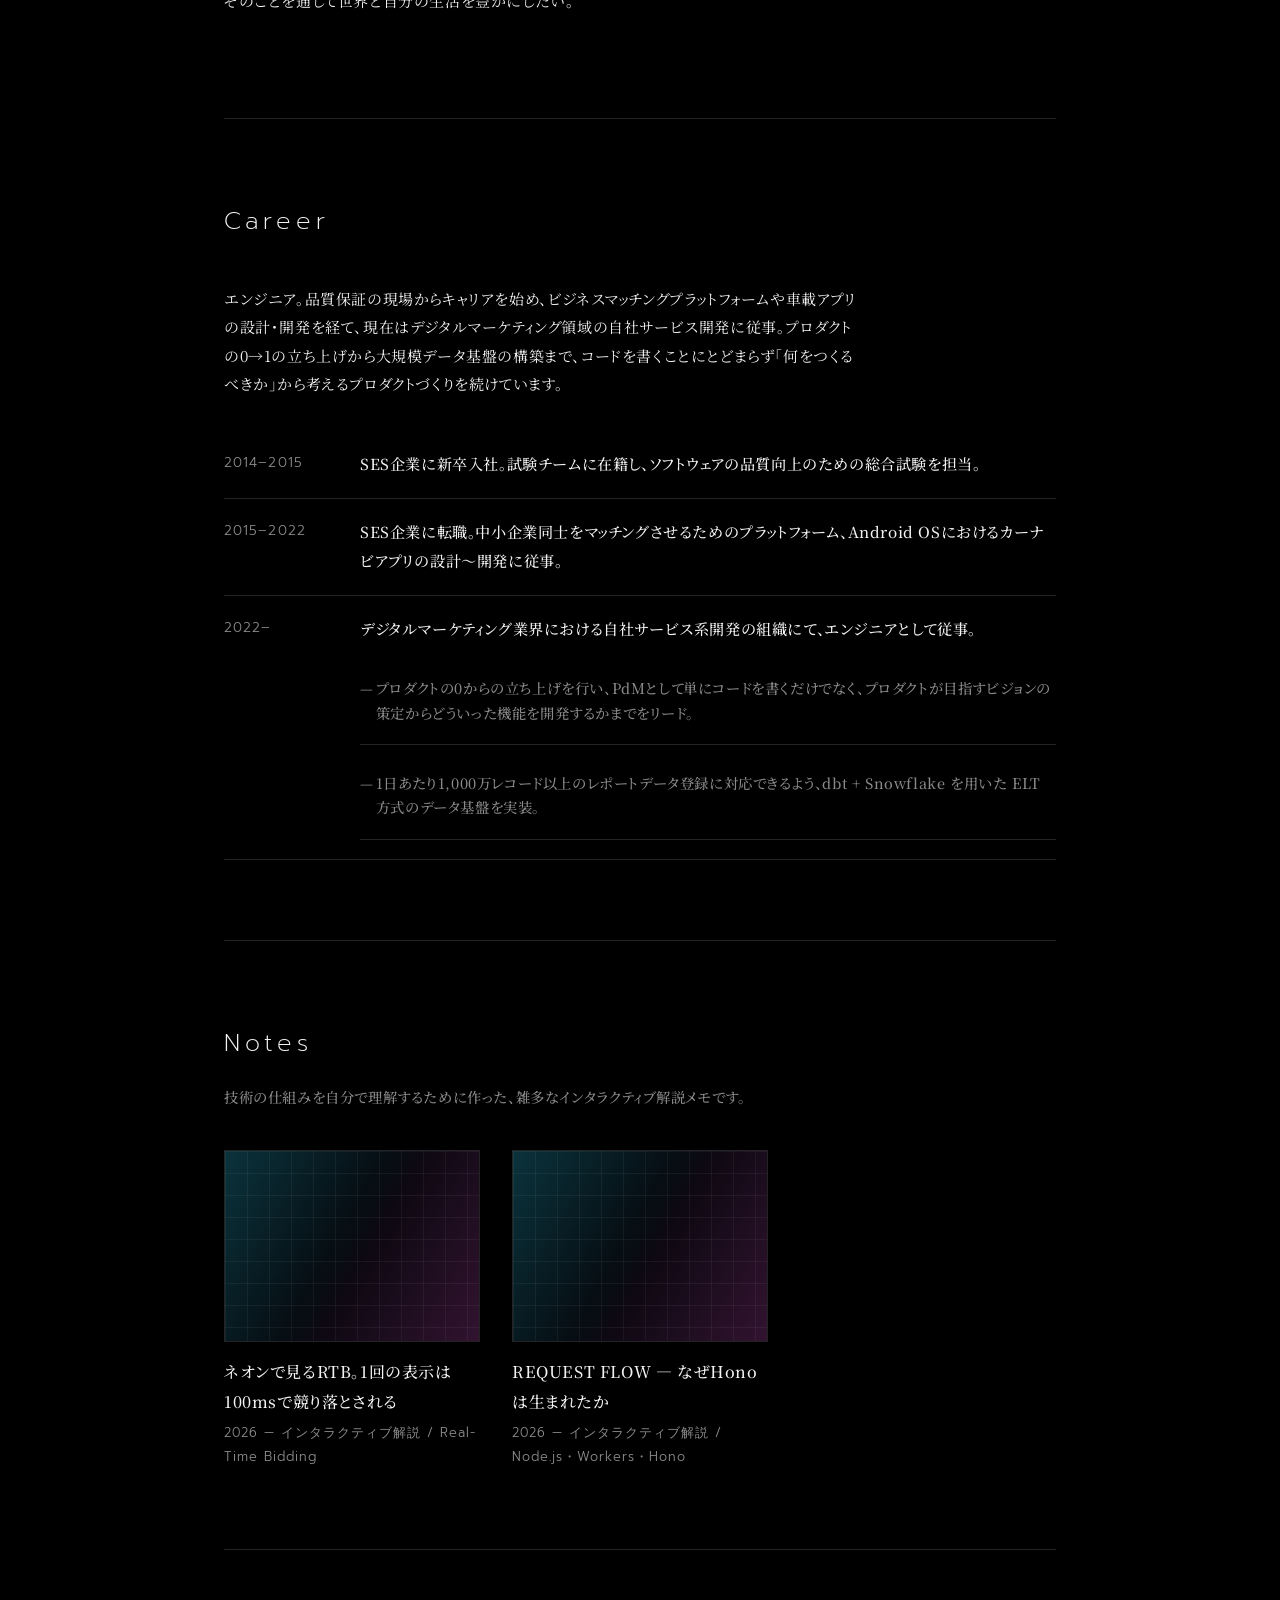
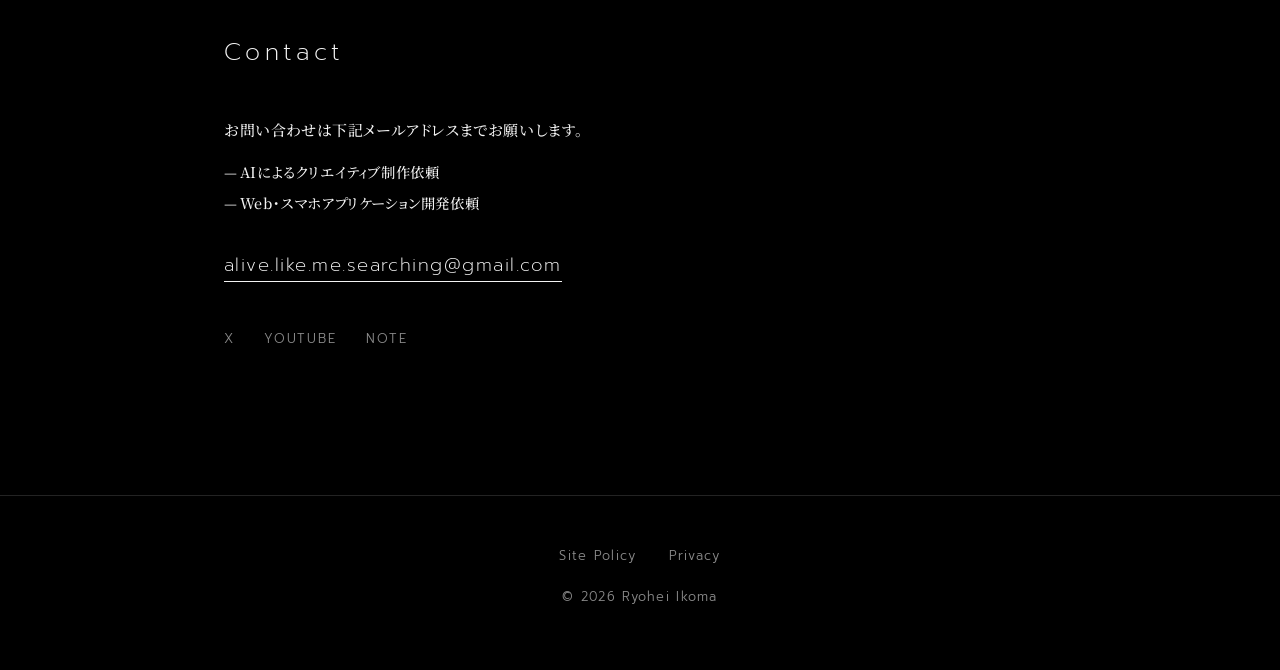
==== commit 4e309056: "Retitle Hono note to match its actual focus The page traces why Hono emerged from runtime fragmentat" ====
--- a/index.html
+++ b/index.html
@@ -164,7 +164,7 @@
         </a>
         <a class="note-card" href="request-flow-hono.html" target="_blank" rel="noopener">
           <div class="note-card__thumb" aria-hidden="true"></div>
-          <h3>REQUEST FLOW — JavaScriptはどこで動くようになったか</h3>
+          <h3>REQUEST FLOW — なぜHonoは生まれたか</h3>
           <p class="note-meta">2026 — インタラクティブ解説 / Node.js・Workers・Hono</p>
         </a>
       </div>
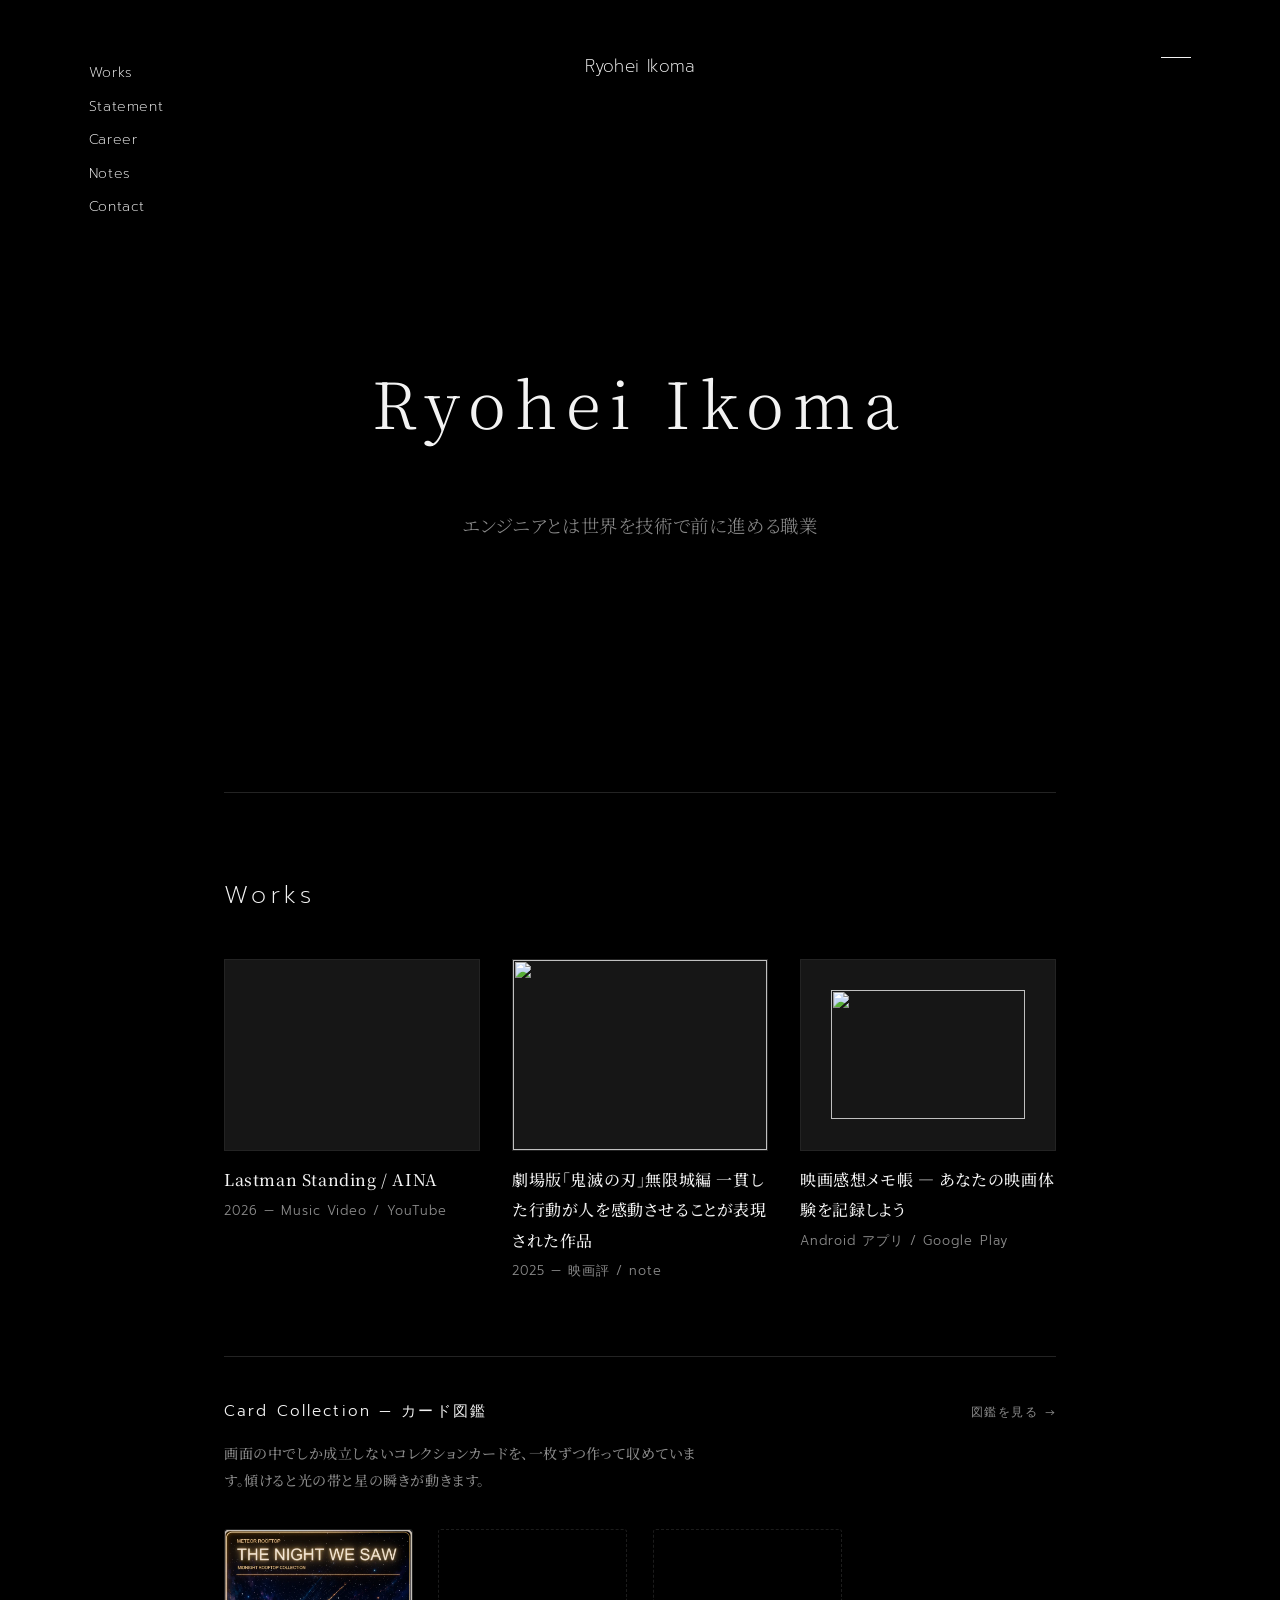
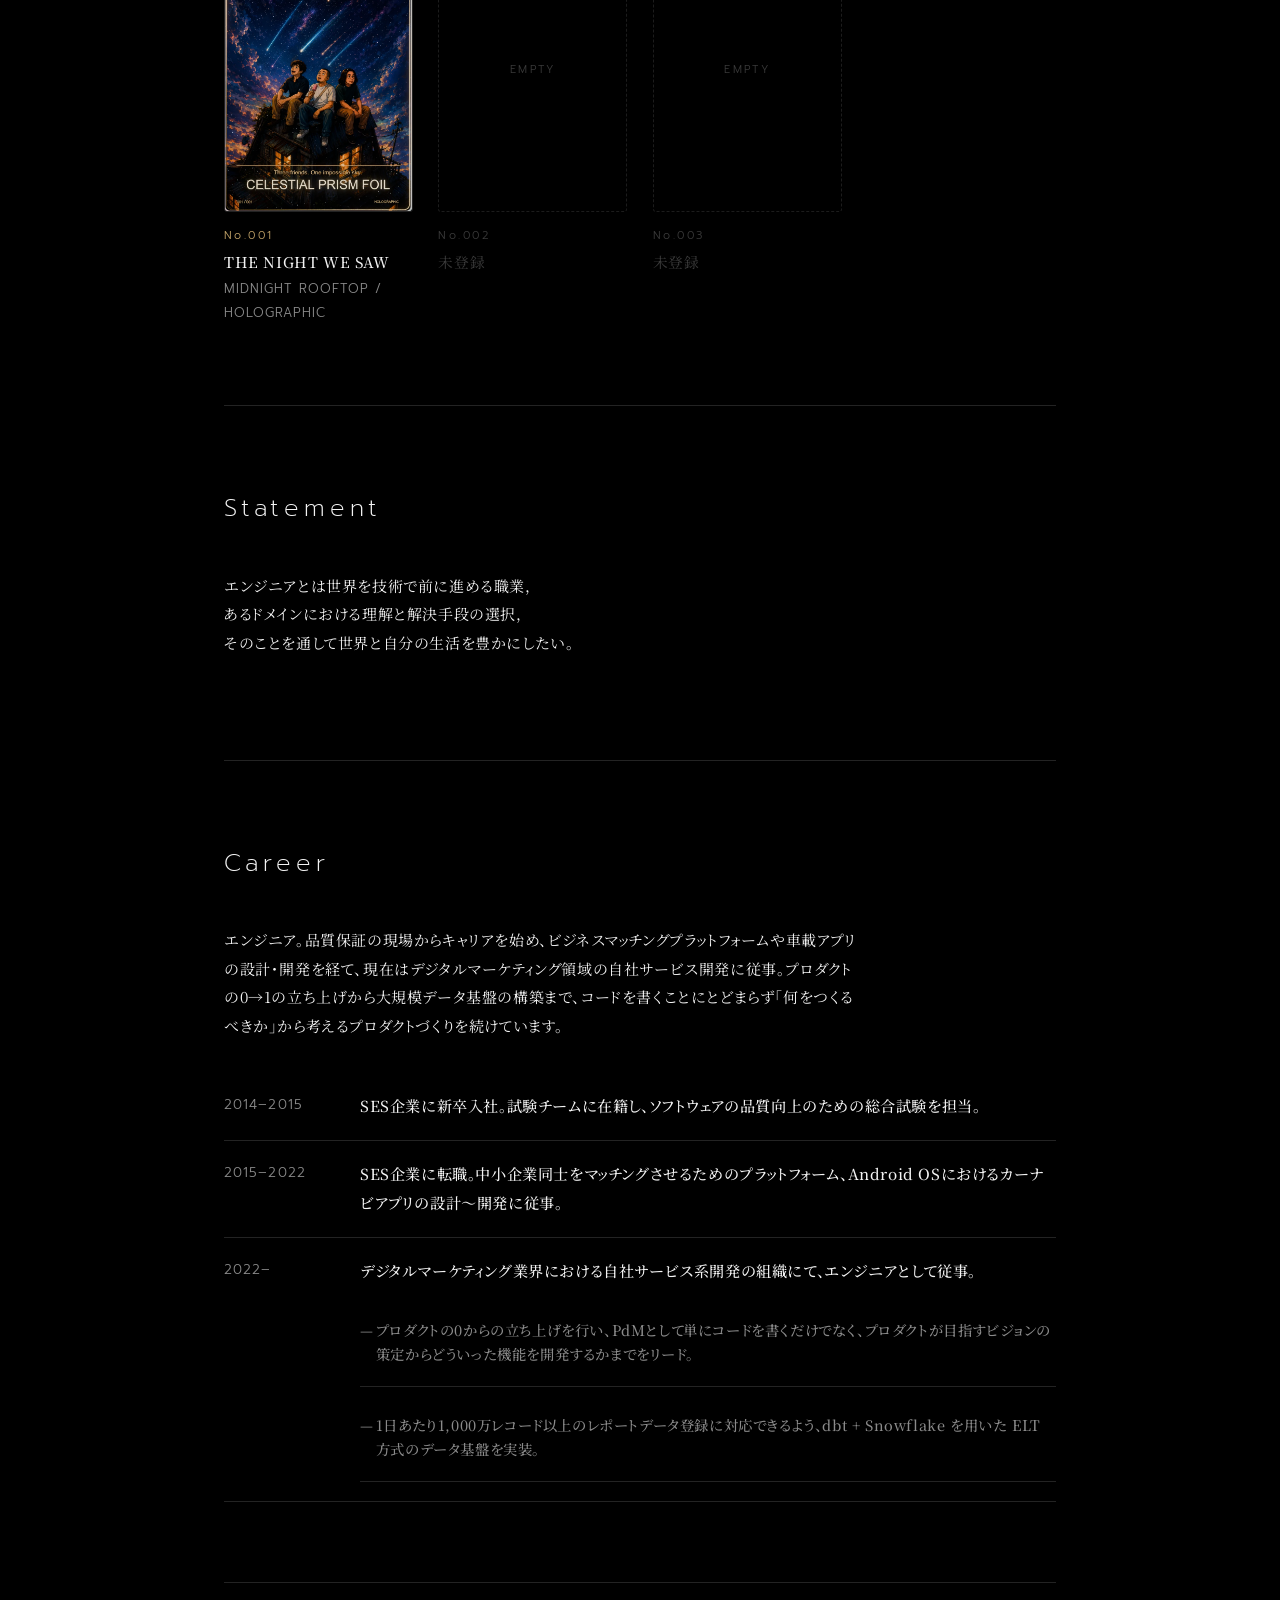
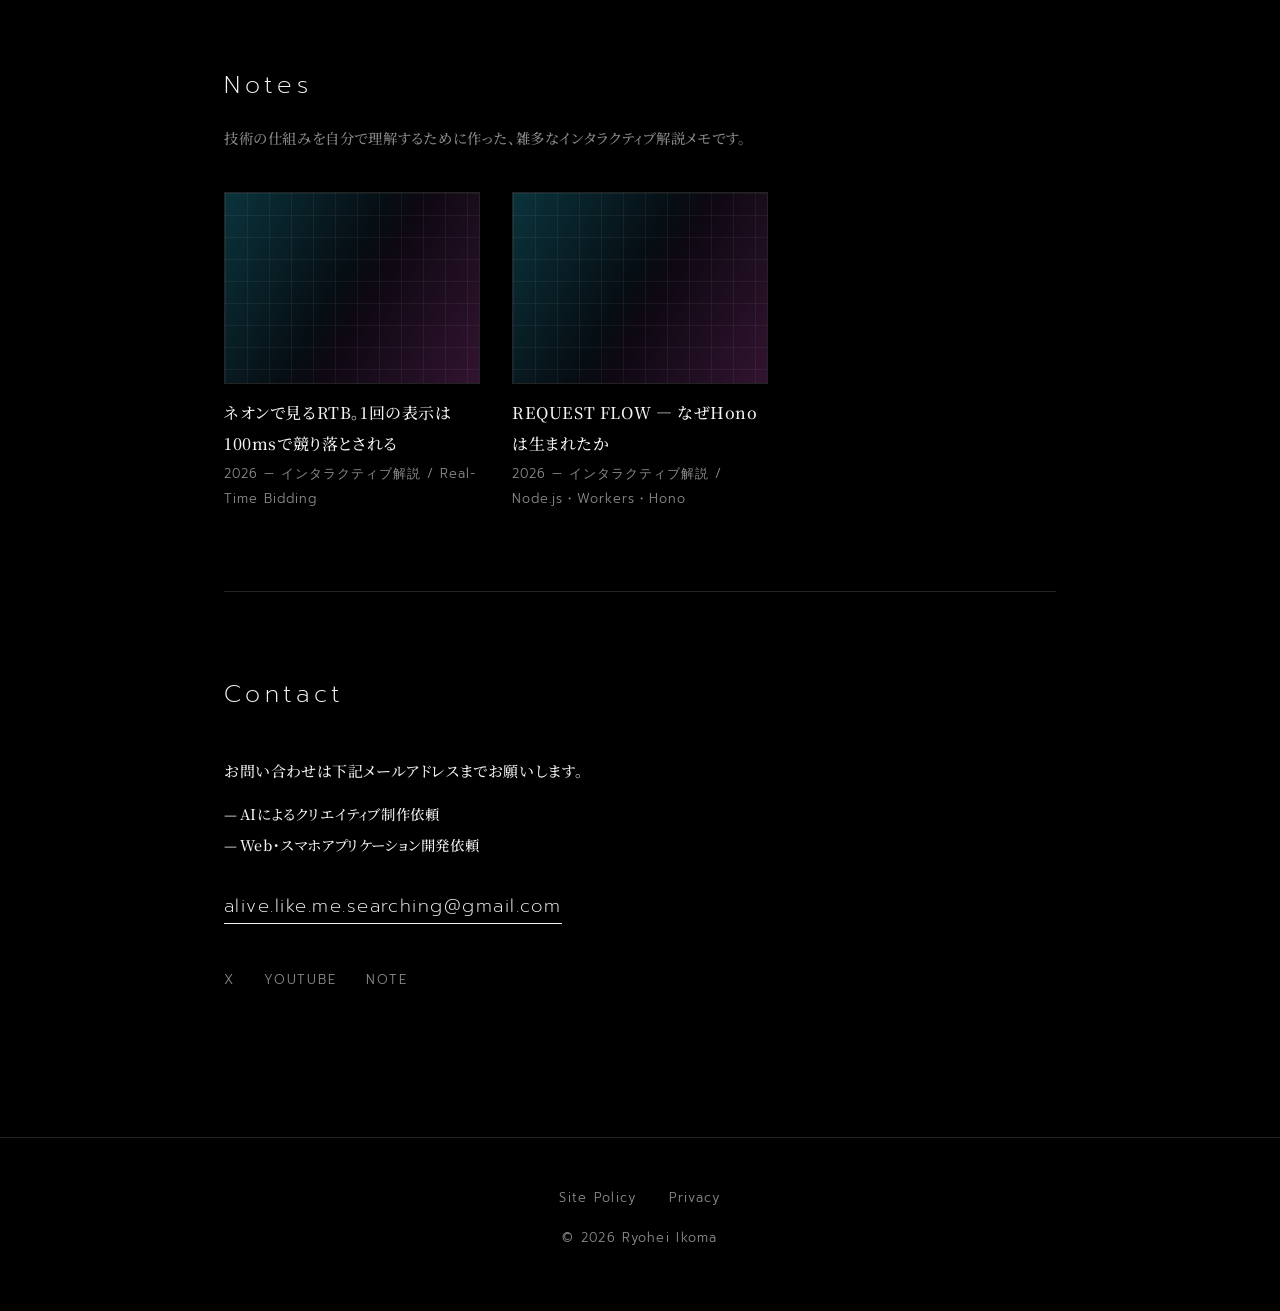
==== commit 8798c951: "Add card collection section with first collectible card Co-Authored-By: Claude Sonnet 5 <noreply@ant" ====
--- a/index.html
+++ b/index.html
@@ -108,6 +108,35 @@
           <p class="work-meta">Android アプリ / Google Play</p>
         </a>
       </div>
+
+      <div class="collection">
+        <div class="collection__head">
+          <h3>Card Collection — カード図鑑</h3>
+          <a href="cards/index.html">図鑑を見る →</a>
+        </div>
+        <p class="collection__lead">画面の中でしか成立しないコレクションカードを、一枚ずつ作って収めています。傾けると光の帯と星の瞬きが動きます。</p>
+        <div class="collection__grid">
+          <a class="collect-card" href="cards/meteor-rooftop/index.html">
+            <div class="collect-card__frame">
+              <img src="cards/meteor-rooftop/cover.webp" alt="THE NIGHT WE SAW のカード表面" width="720" height="1100"
+                loading="lazy">
+            </div>
+            <span class="collect-card__no">No.001</span>
+            <h4>THE NIGHT WE SAW</h4>
+            <p class="work-meta">MIDNIGHT ROOFTOP / HOLOGRAPHIC</p>
+          </a>
+          <div class="collect-card collect-card--empty">
+            <div class="collect-card__frame"><span>EMPTY</span></div>
+            <span class="collect-card__no">No.002</span>
+            <h4>未登録</h4>
+          </div>
+          <div class="collect-card collect-card--empty">
+            <div class="collect-card__frame"><span>EMPTY</span></div>
+            <span class="collect-card__no">No.003</span>
+            <h4>未登録</h4>
+          </div>
+        </div>
+      </div>
     </section>
 
     <!-- Statement -->
--- a/style.css
+++ b/style.css
@@ -597,6 +597,138 @@
   letter-spacing: 0.08em;
 }
 
+/* ---------- Works: card collection ---------- */
+
+.collection {
+  margin-top: 4.5rem;
+  padding-top: 2.5rem;
+  border-top: 1px solid var(--line);
+}
+
+.collection__head {
+  display: flex;
+  align-items: baseline;
+  justify-content: space-between;
+  gap: 1.5rem;
+}
+
+.collection__head h3 {
+  margin: 0;
+  font-family: var(--prompt);
+  font-weight: 300;
+  font-size: 0.95rem;
+  letter-spacing: 0.14em;
+}
+
+.collection__head a {
+  flex: none;
+  font-family: var(--prompt);
+  font-weight: 300;
+  font-size: 0.78rem;
+  letter-spacing: 0.12em;
+  color: var(--muted);
+}
+
+.collection__lead {
+  max-width: 34em;
+  margin: 0.9rem 0 2.2rem;
+  font-size: 0.88rem;
+  color: var(--muted);
+}
+
+.collection__grid {
+  display: grid;
+  grid-template-columns: repeat(auto-fill, minmax(158px, 1fr));
+  gap: 2rem 1.6rem;
+}
+
+.collect-card__frame {
+  position: relative;
+  aspect-ratio: 2 / 3;
+  overflow: hidden;
+  border: 1px solid var(--line);
+  border-radius: 3px;
+  background: #05060b;
+  transition: transform 0.5s var(--ease), border-color 0.5s var(--ease);
+}
+
+.collect-card__frame img {
+  display: block;
+  width: 100%;
+  height: 100%;
+  object-fit: cover;
+}
+
+/* Prism band raking across the cover on hover — a flat echo of the live foil. */
+.collect-card__frame::after {
+  content: "";
+  position: absolute;
+  inset: -30%;
+  background: linear-gradient(68deg,
+      transparent 38%,
+      rgba(255, 120, 190, 0.26) 46%,
+      rgba(255, 226, 140, 0.32) 50%,
+      rgba(110, 190, 255, 0.26) 54%,
+      transparent 62%);
+  opacity: 0;
+  transform: translateX(-40%);
+  transition: opacity 0.4s var(--ease), transform 1.1s var(--ease);
+  pointer-events: none;
+  mix-blend-mode: screen;
+}
+
+a.collect-card:hover .collect-card__frame {
+  transform: translateY(-5px);
+  border-color: rgba(194, 163, 104, 0.5);
+}
+
+a.collect-card:hover .collect-card__frame::after {
+  opacity: 1;
+  transform: translateX(40%);
+}
+
+.collect-card__no {
+  display: block;
+  margin: 0.8rem 0 0.25rem;
+  font-family: var(--prompt);
+  font-weight: 300;
+  font-size: 0.7rem;
+  letter-spacing: 0.22em;
+  color: #c2a368;
+}
+
+.collect-card h4 {
+  margin: 0;
+  font-weight: 500;
+  font-size: 0.92rem;
+  line-height: 1.6;
+}
+
+.collect-card--empty .collect-card__frame {
+  display: grid;
+  place-items: center;
+  border-style: dashed;
+  border-color: #1c1c1c;
+  background: transparent;
+}
+
+.collect-card--empty .collect-card__frame span {
+  font-family: var(--prompt);
+  font-weight: 300;
+  font-size: 0.68rem;
+  letter-spacing: 0.22em;
+  color: #3a3a3a;
+}
+
+.collect-card--empty .collect-card__no,
+.collect-card--empty h4 {
+  color: #3a3a3a;
+}
+
+.collect-card--empty h4 {
+  font-weight: 400;
+}
+
 .explore {
   margin-top: 3rem;
   text-align: center;
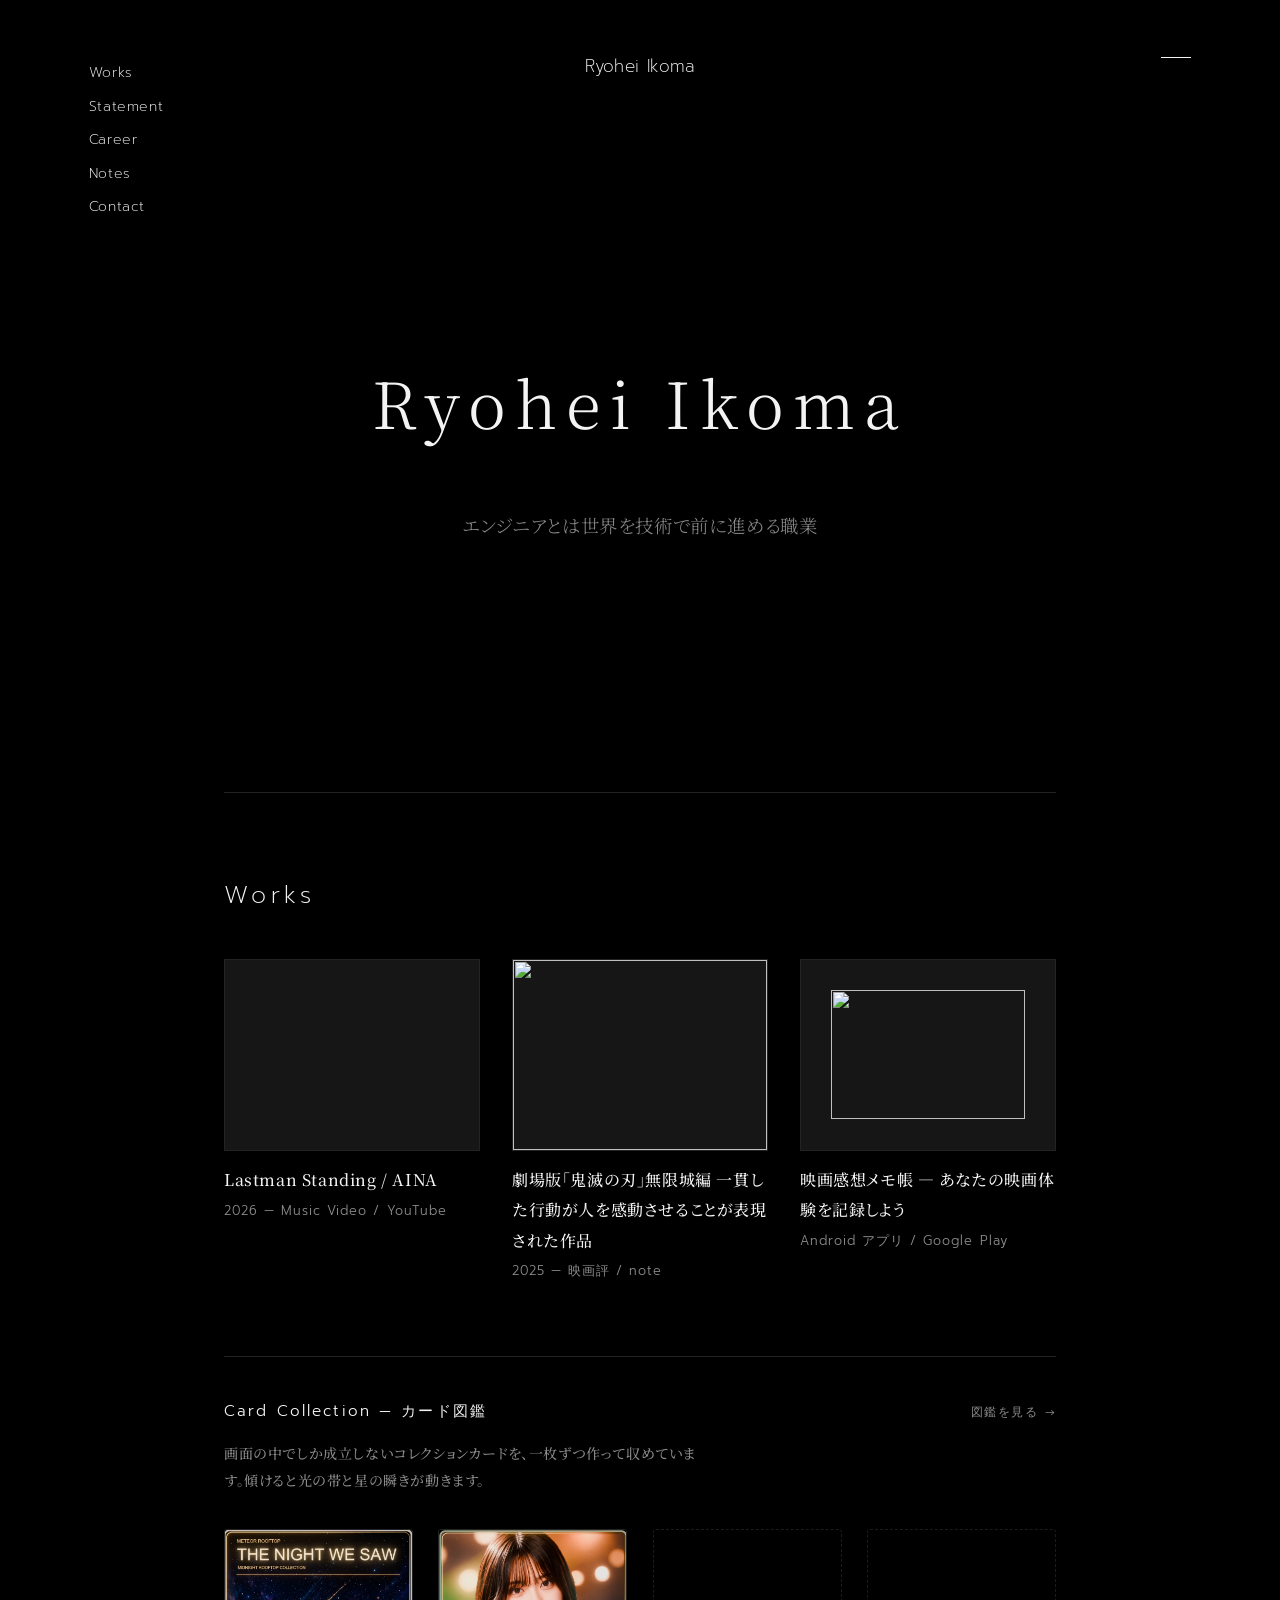
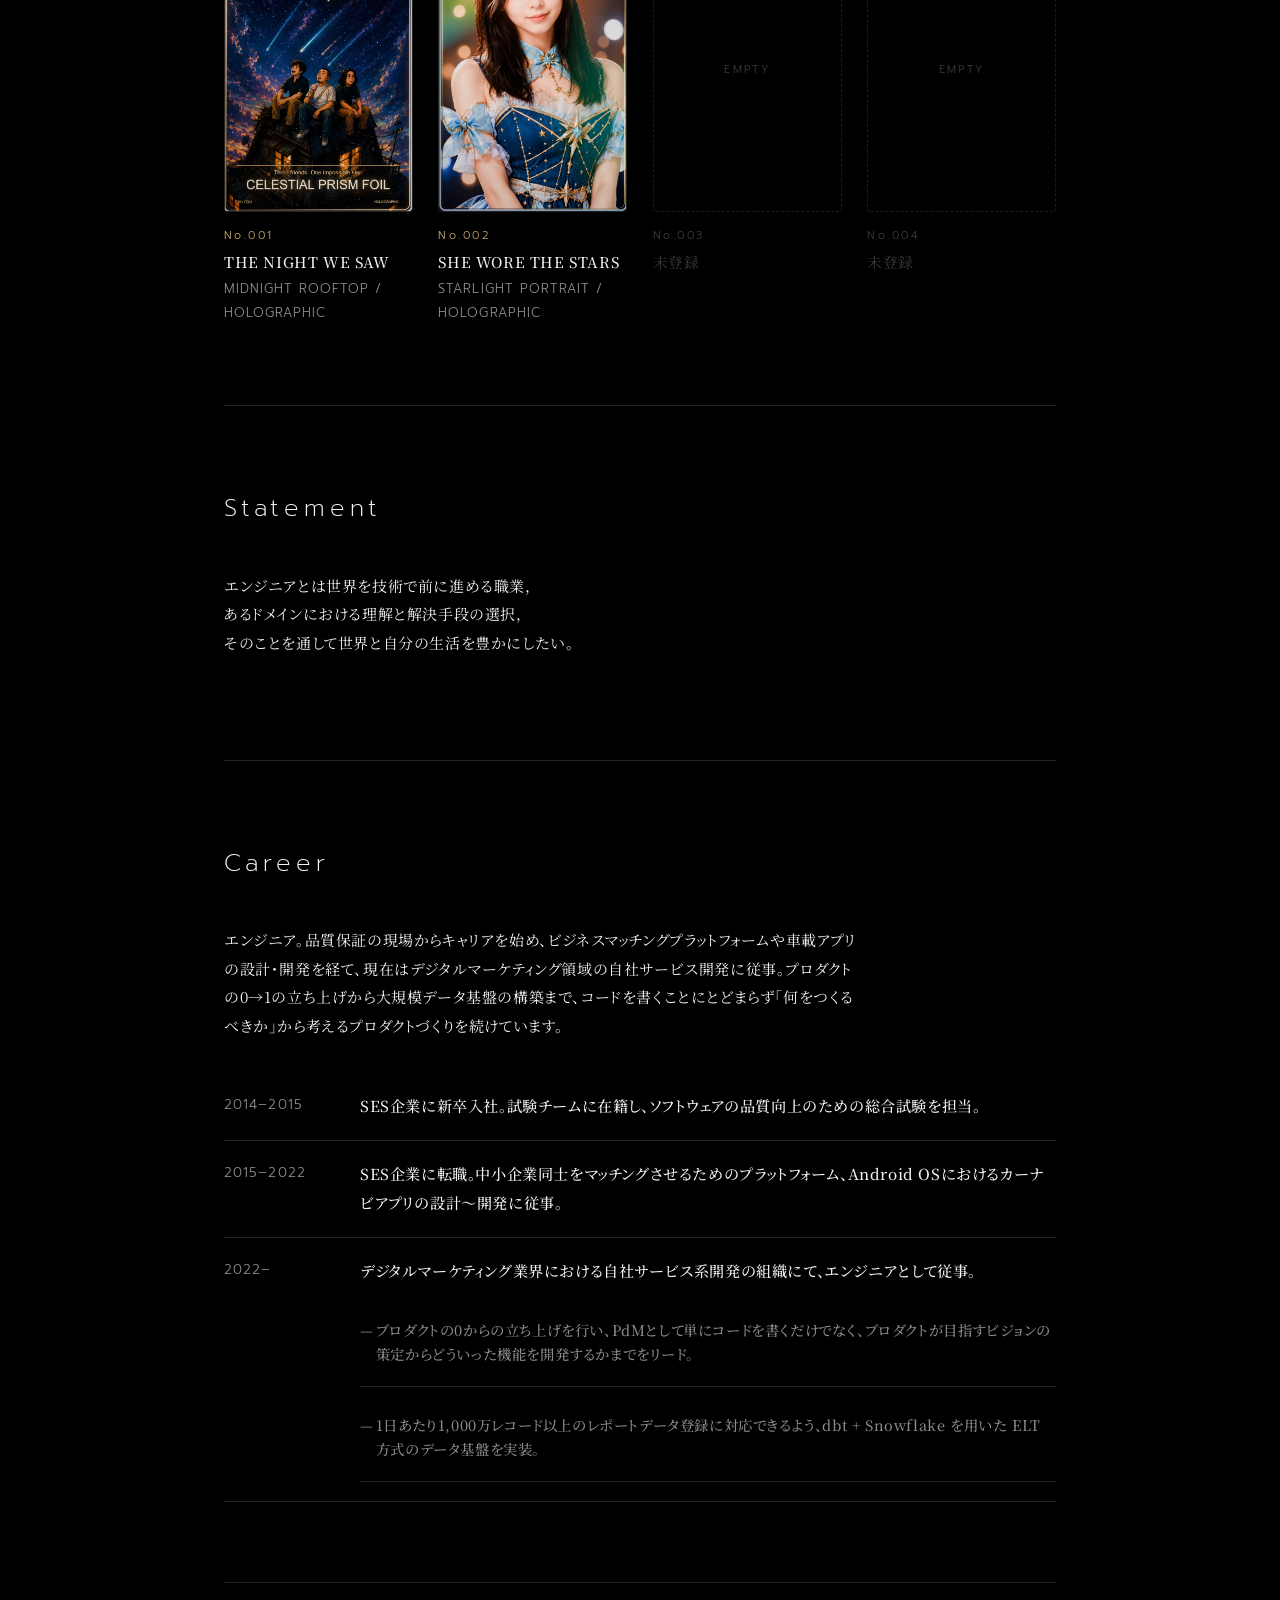
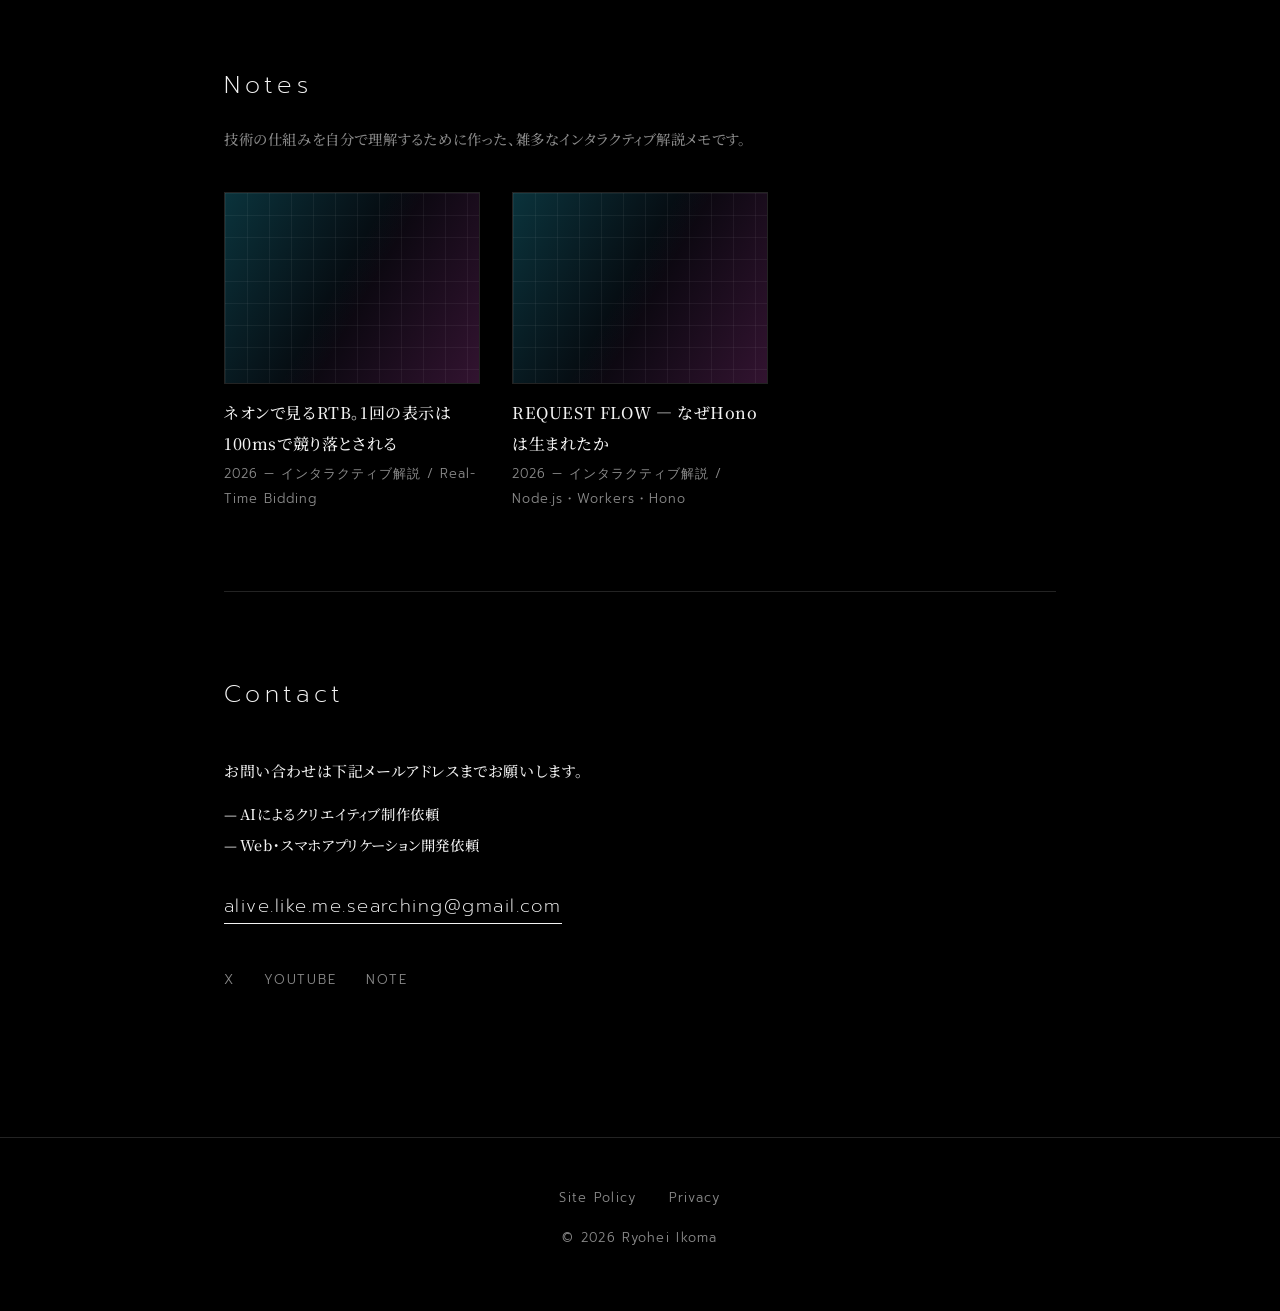
==== commit f03f3e77: "Add No.002 SHE WORE THE STARS to the card collection Builds the second card from the portrait8 holo " ====
--- a/index.html
+++ b/index.html
@@ -125,14 +125,23 @@
             <h4>THE NIGHT WE SAW</h4>
             <p class="work-meta">MIDNIGHT ROOFTOP / HOLOGRAPHIC</p>
           </a>
-          <div class="collect-card collect-card--empty">
-            <div class="collect-card__frame"><span>EMPTY</span></div>
+          <a class="collect-card" href="cards/starlight-portrait/index.html">
+            <div class="collect-card__frame">
+              <img src="cards/starlight-portrait/cover.webp" alt="SHE WORE THE STARS のカード表面" width="720"
+                height="1080" loading="lazy">
+            </div>
             <span class="collect-card__no">No.002</span>
-            <h4>未登録</h4>
-          </div>
+            <h4>SHE WORE THE STARS</h4>
+            <p class="work-meta">STARLIGHT PORTRAIT / HOLOGRAPHIC</p>
+          </a>
           <div class="collect-card collect-card--empty">
             <div class="collect-card__frame"><span>EMPTY</span></div>
             <span class="collect-card__no">No.003</span>
+            <h4>未登録</h4>
+          </div>
+          <div class="collect-card collect-card--empty">
+            <div class="collect-card__frame"><span>EMPTY</span></div>
+            <span class="collect-card__no">No.004</span>
             <h4>未登録</h4>
           </div>
         </div>
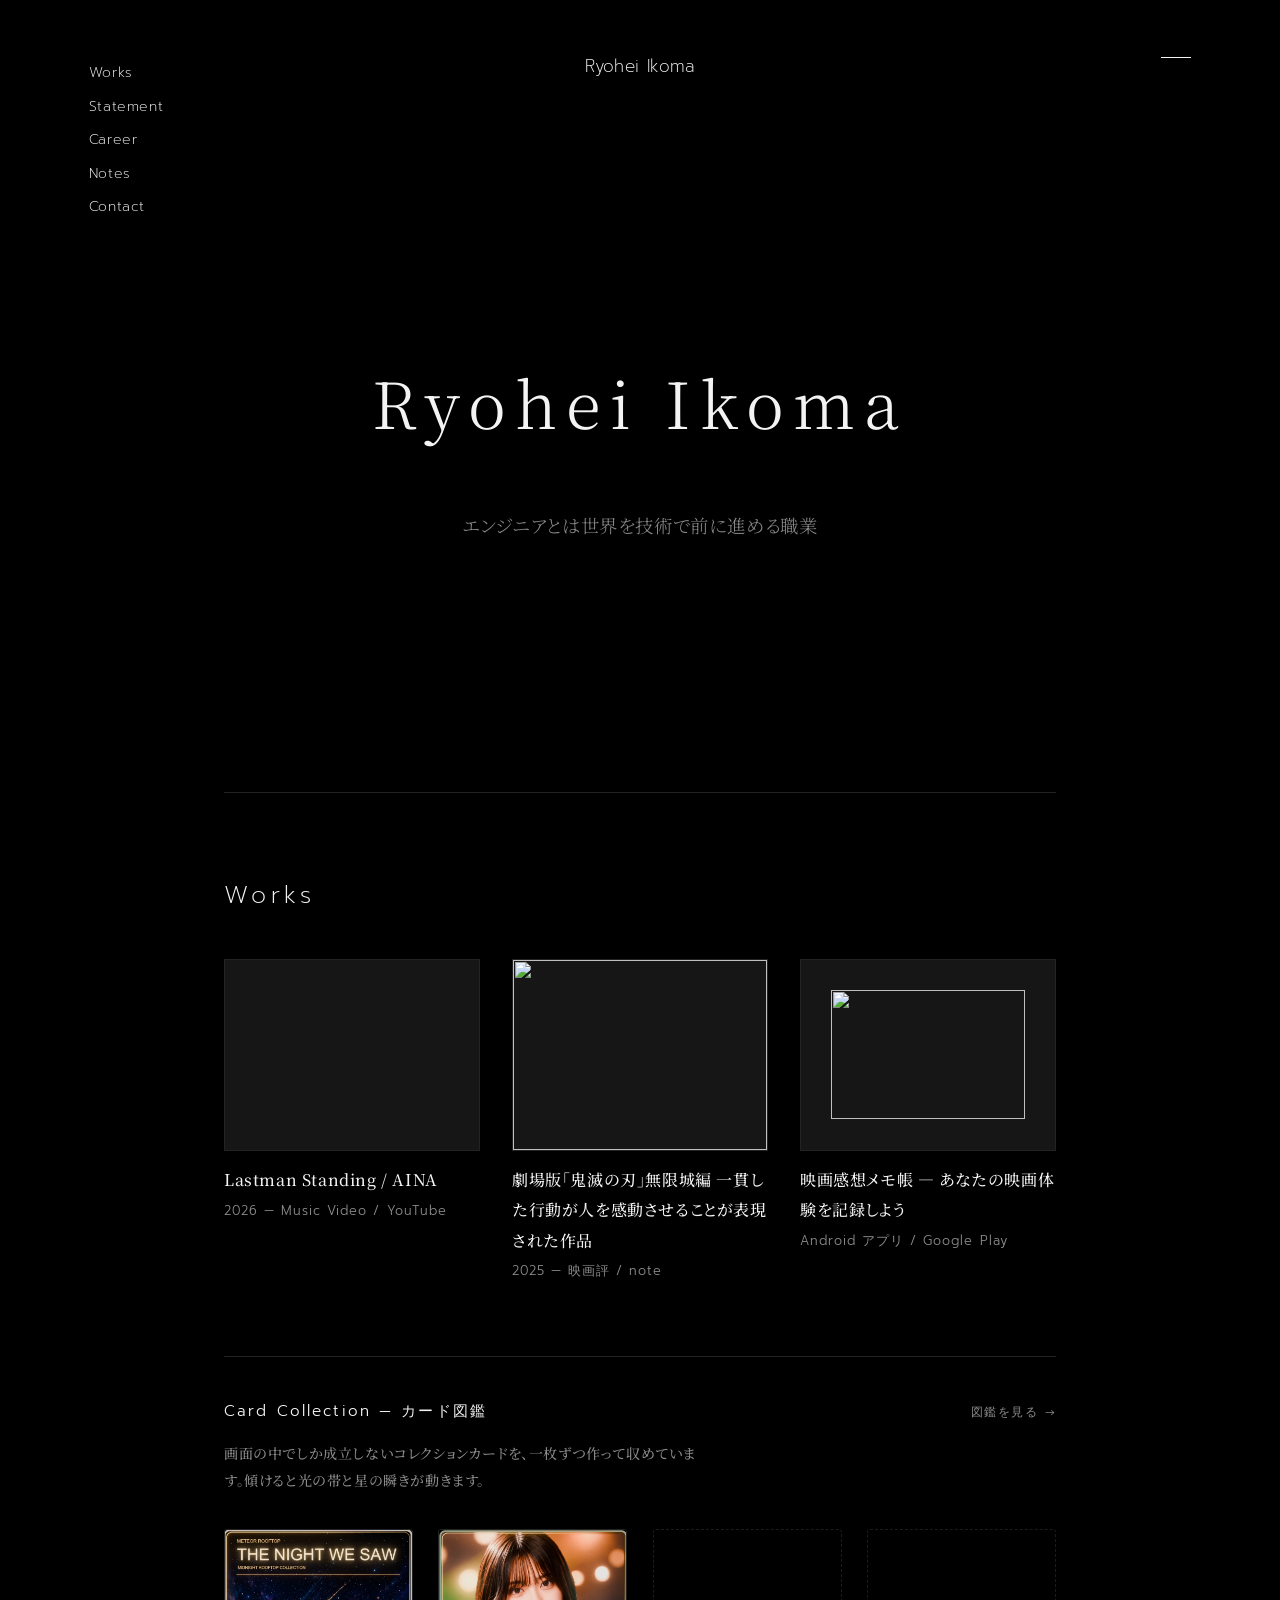
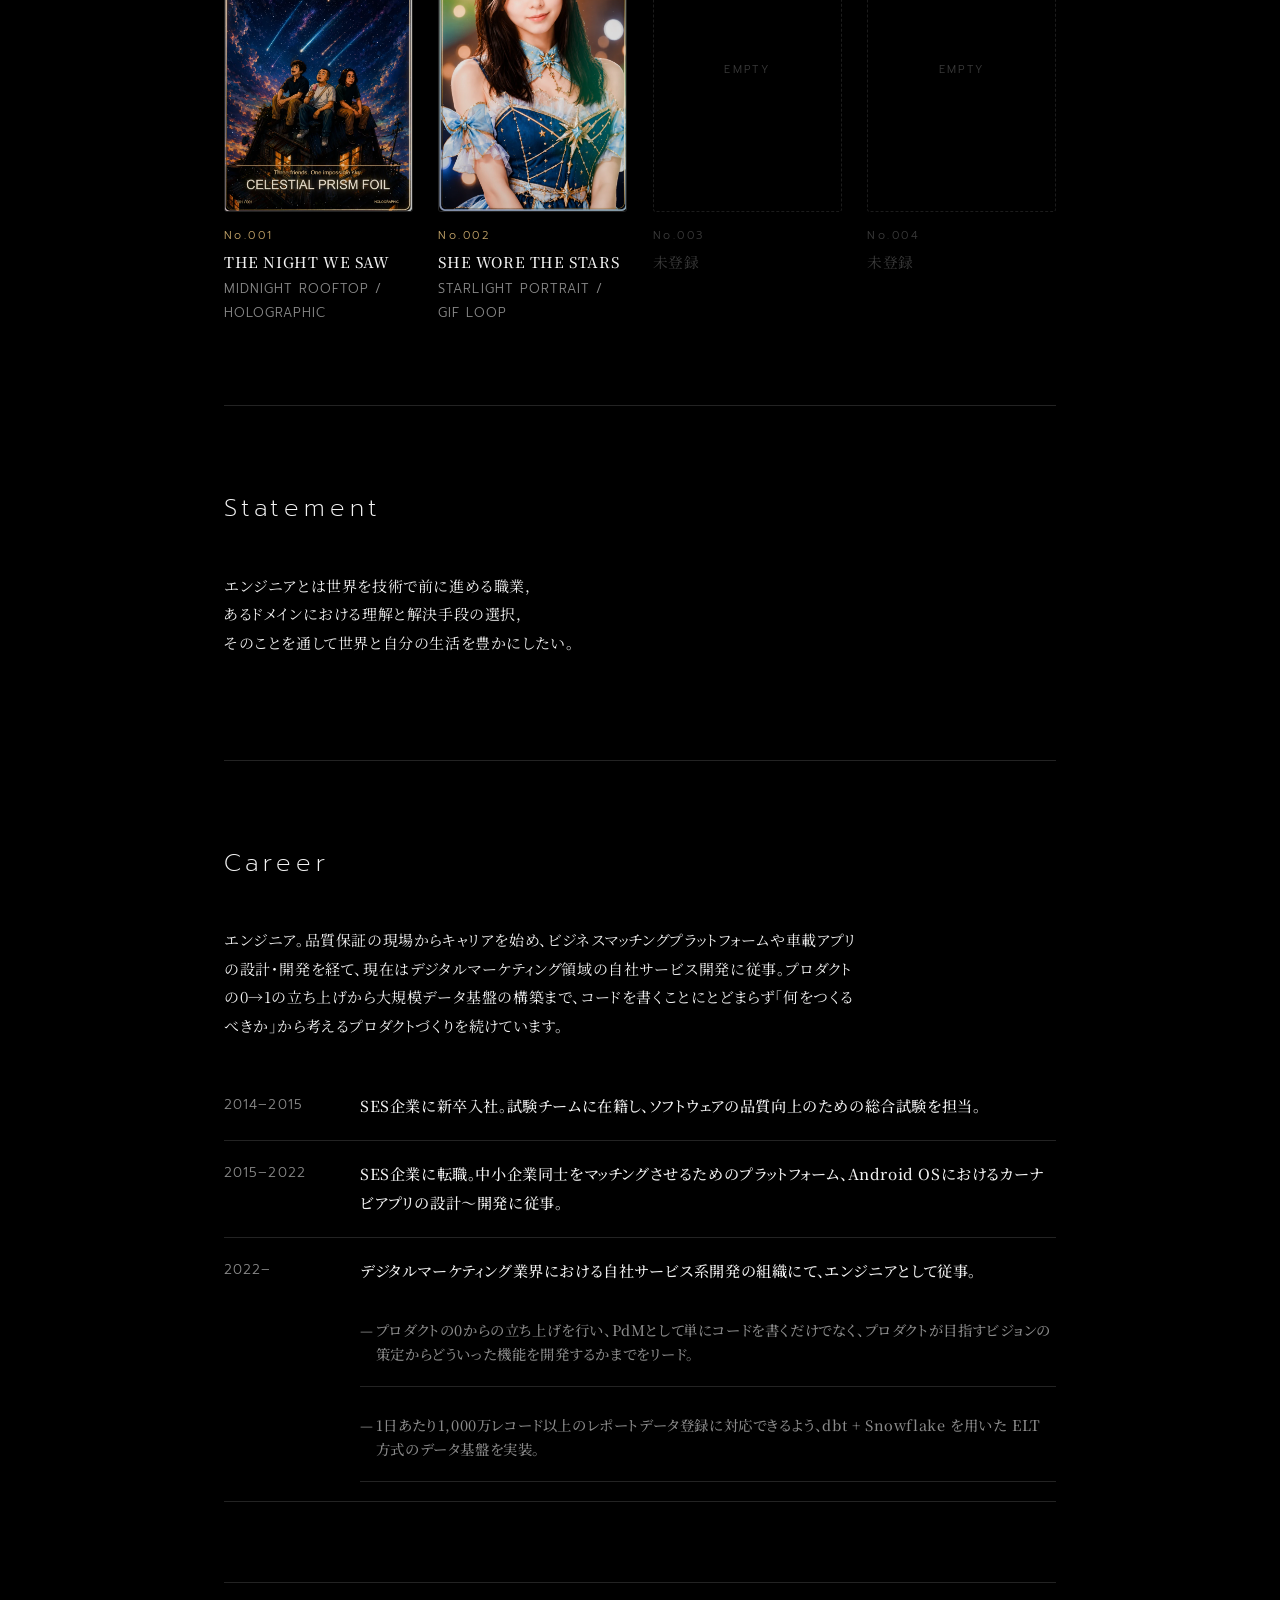
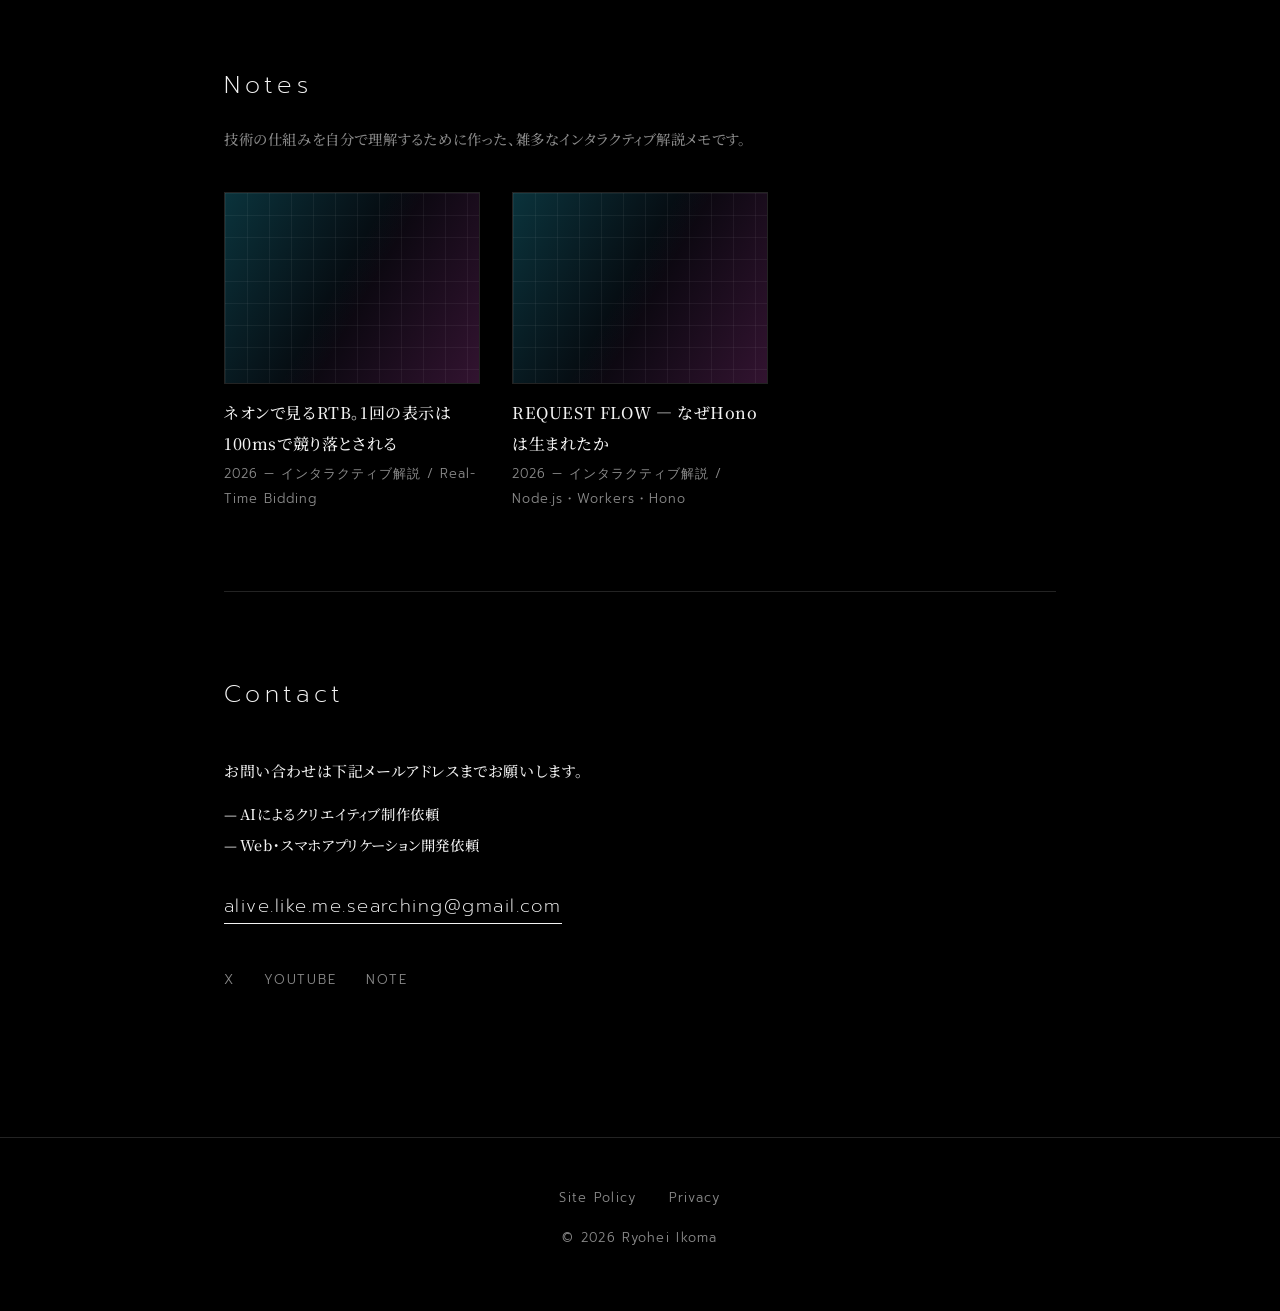
==== commit 9b33d147: "Make No.002 the GIF itself rather than a WebGL recreation The point of this card is that the GIF sta" ====
--- a/index.html
+++ b/index.html
@@ -132,7 +132,7 @@
             </div>
             <span class="collect-card__no">No.002</span>
             <h4>SHE WORE THE STARS</h4>
-            <p class="work-meta">STARLIGHT PORTRAIT / HOLOGRAPHIC</p>
+            <p class="work-meta">STARLIGHT PORTRAIT / GIF LOOP</p>
           </a>
           <div class="collect-card collect-card--empty">
             <div class="collect-card__frame"><span>EMPTY</span></div>
